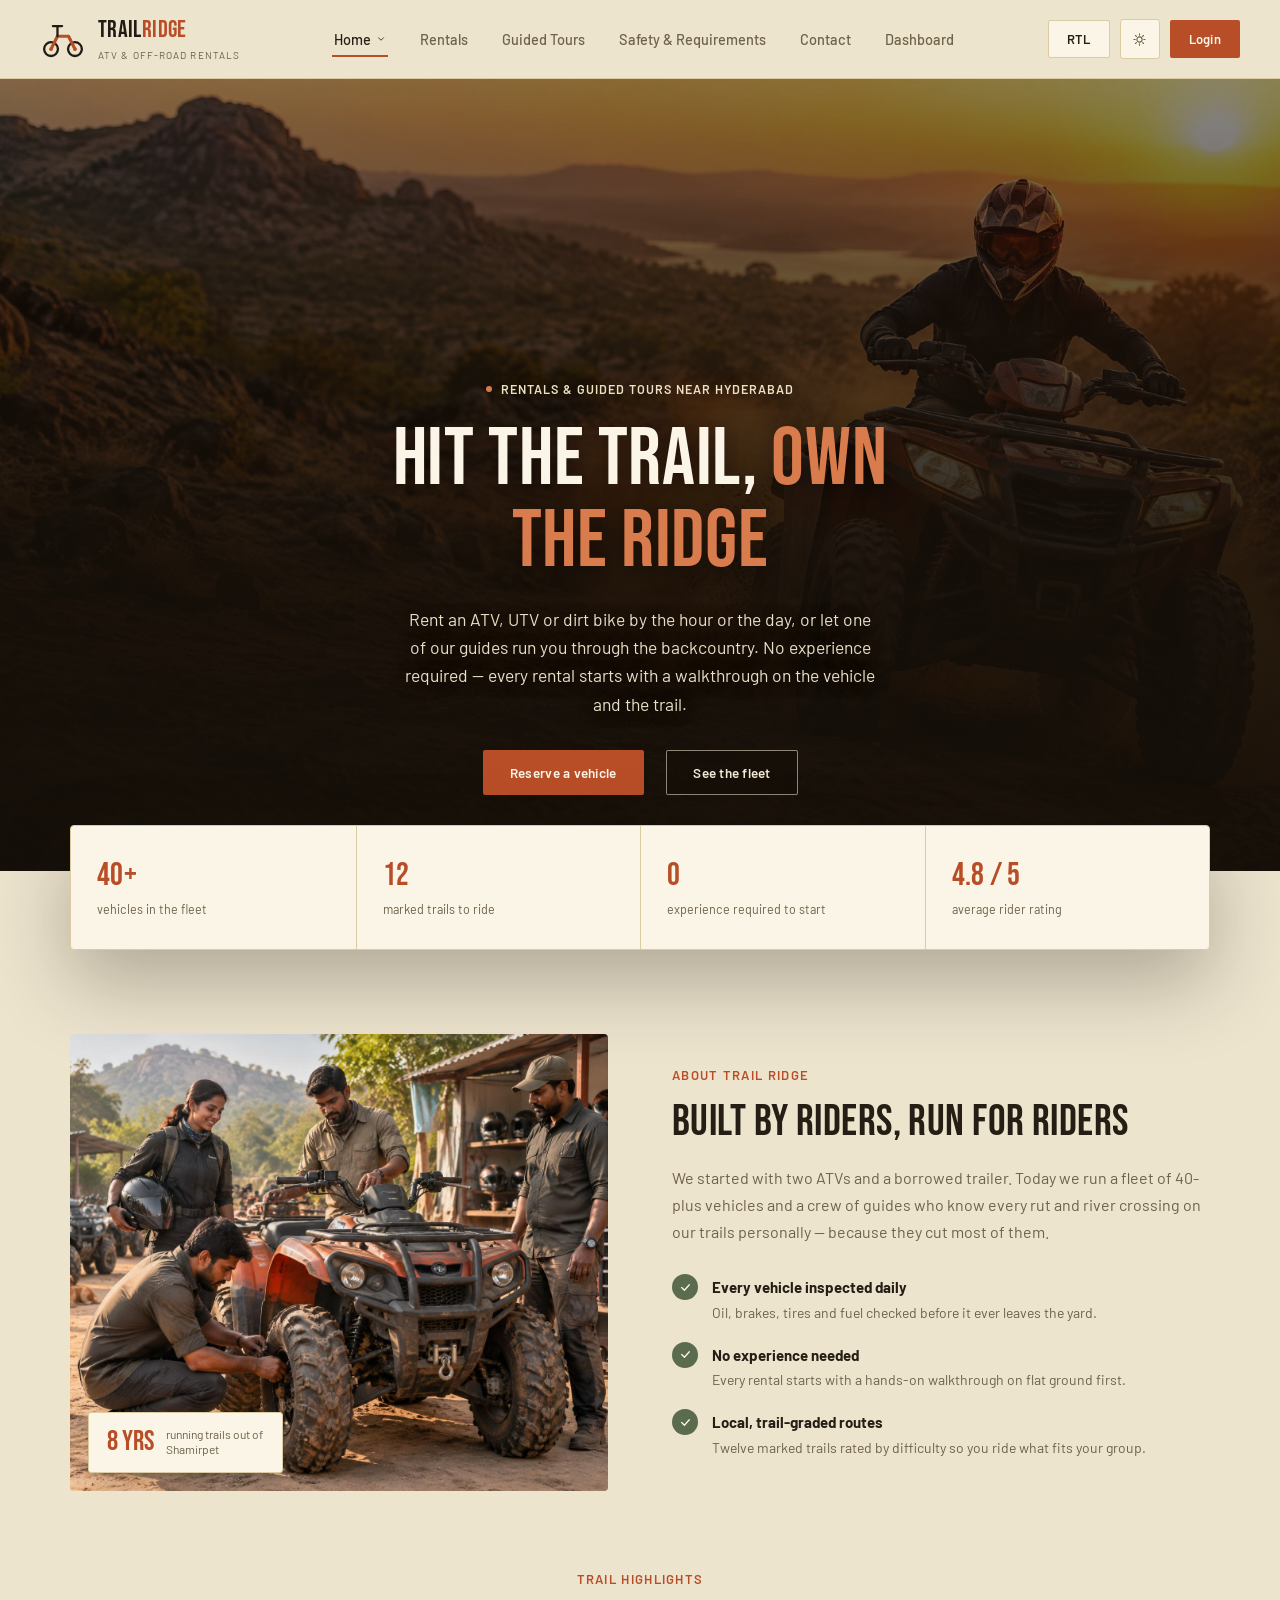
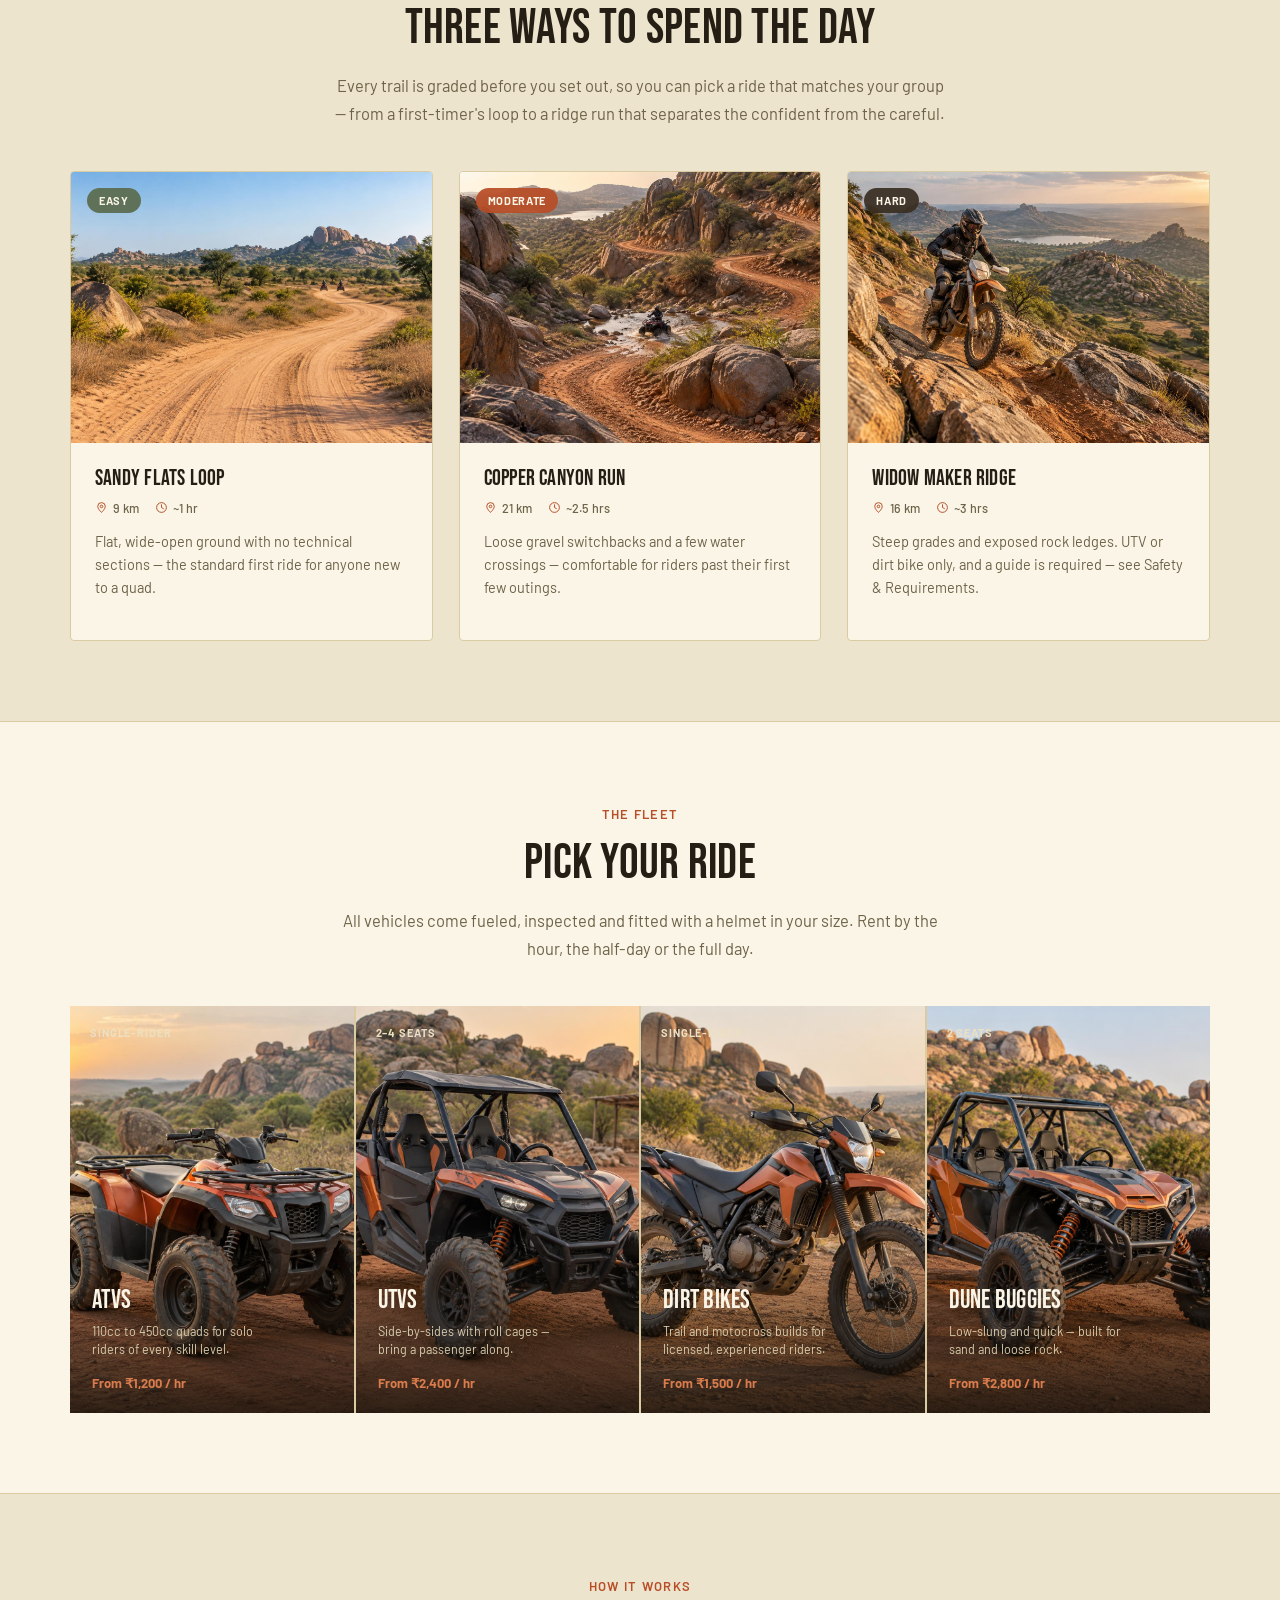
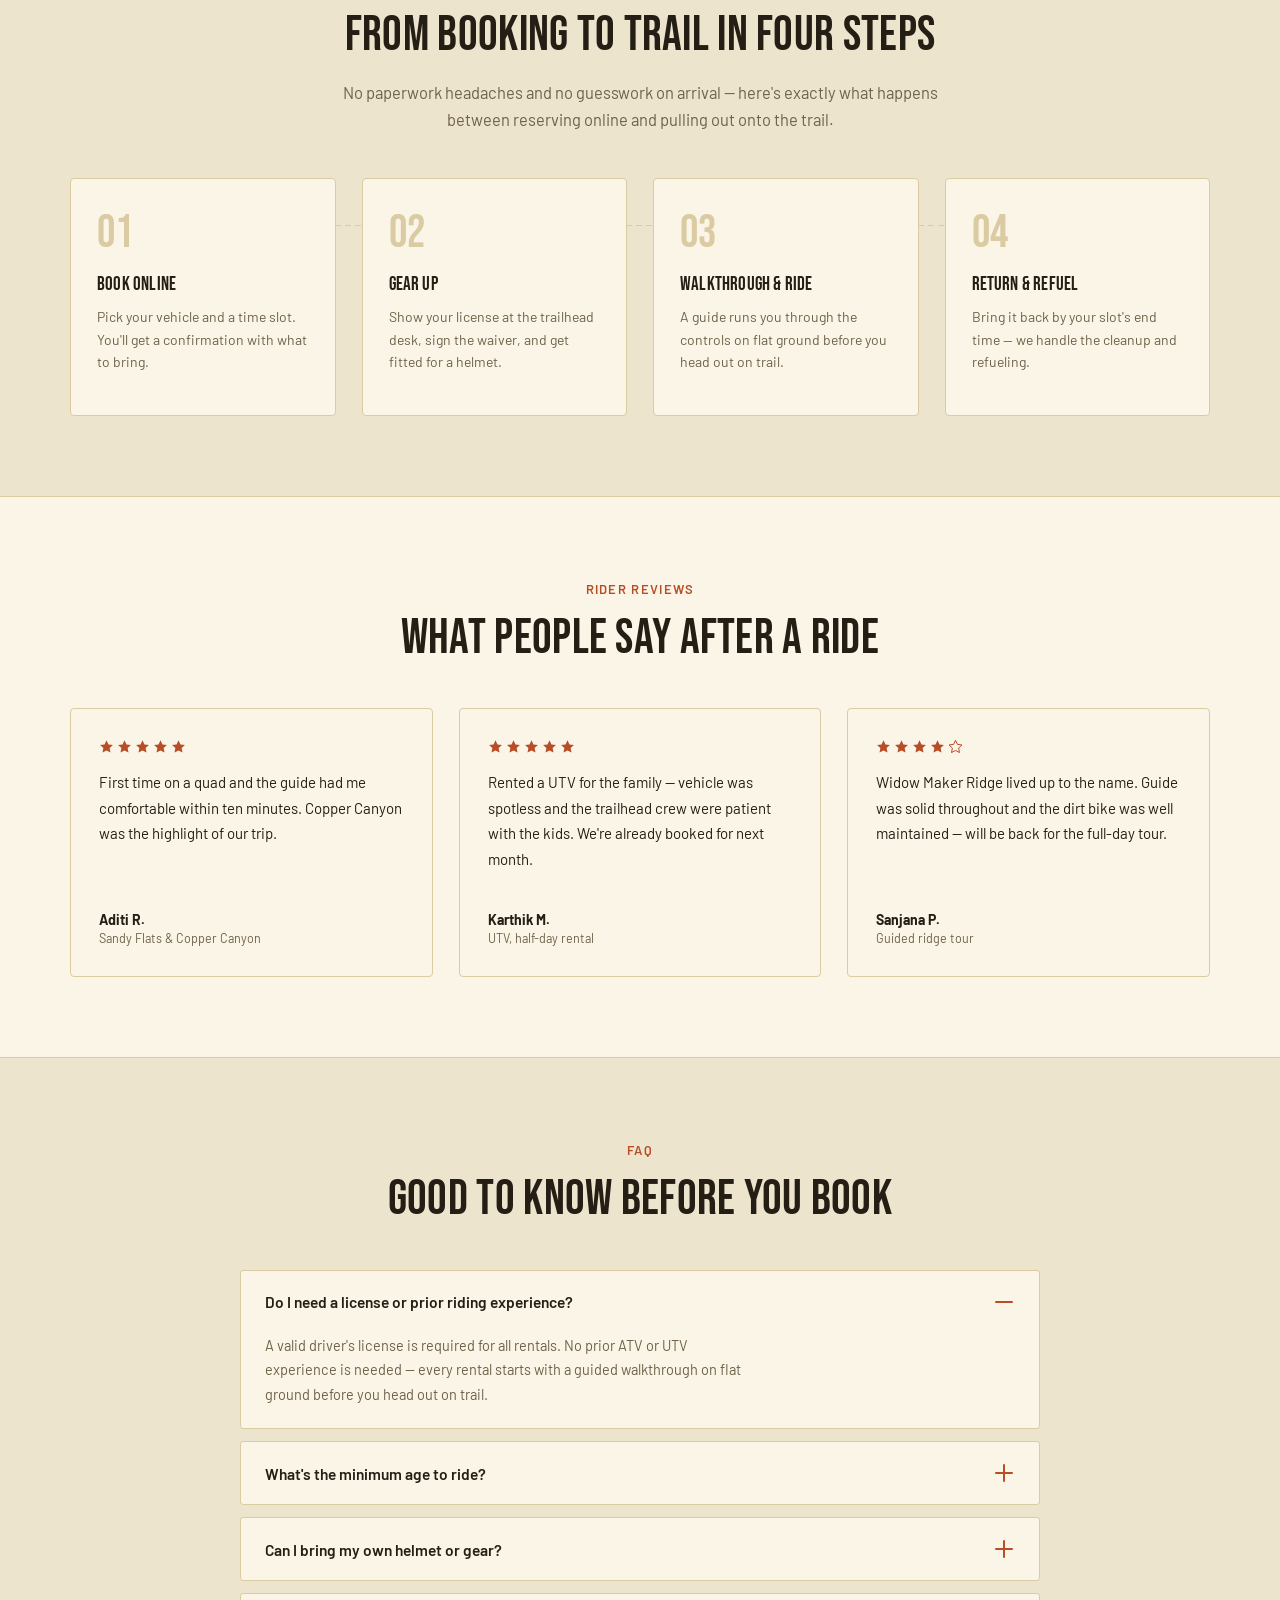
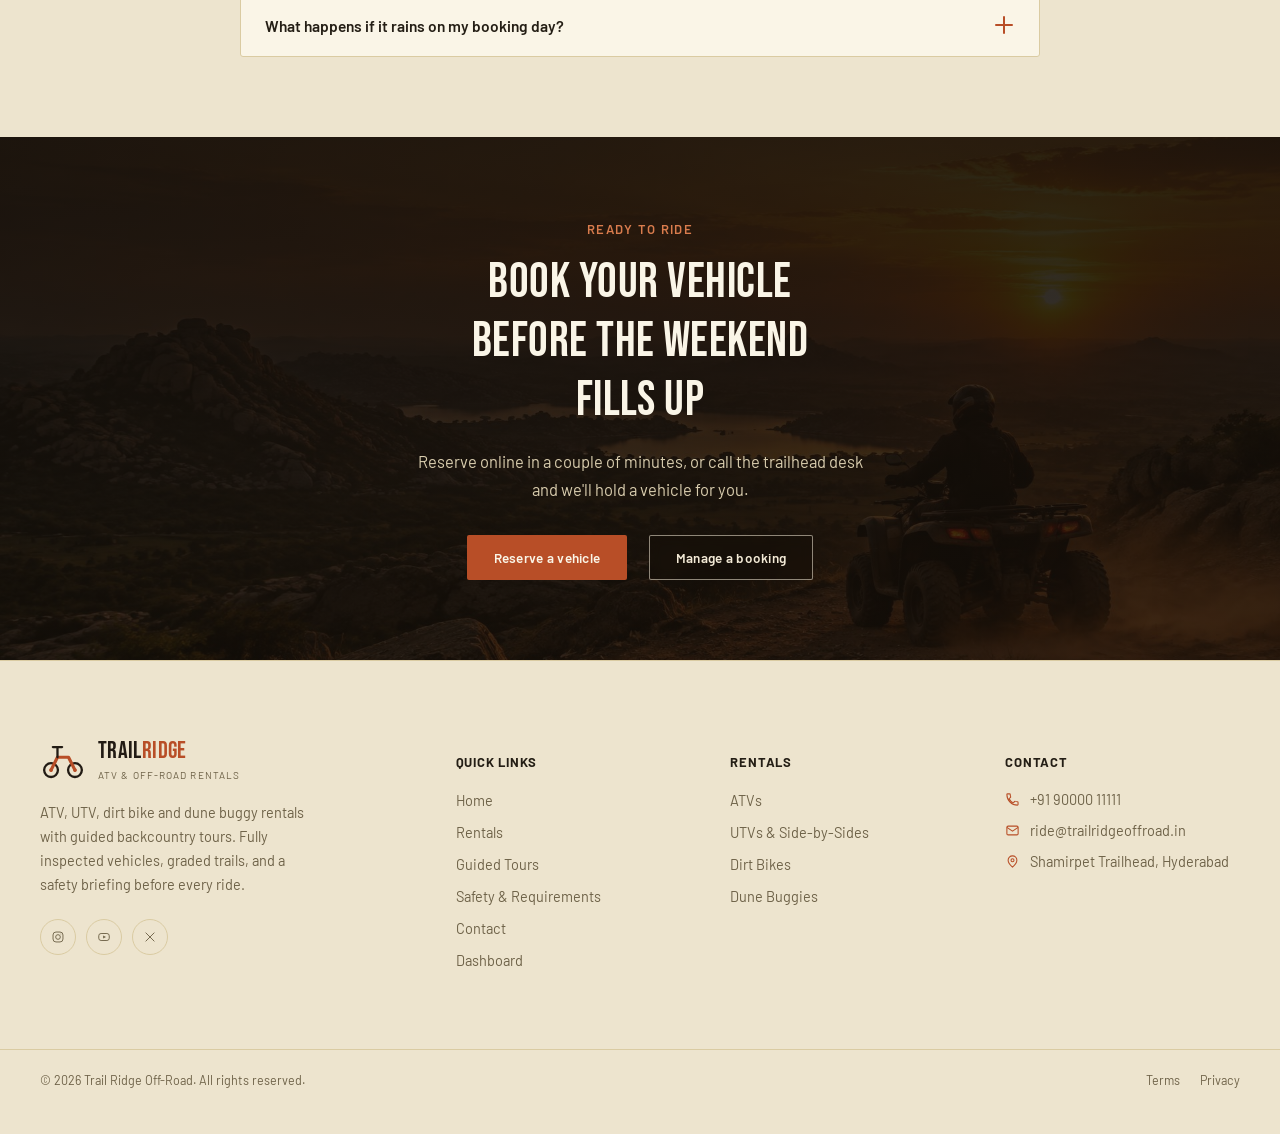
==== home/index.html @ f0a5109e "Add files via upload" ====
<!DOCTYPE html>
<html lang="en" dir="ltr" data-theme="light">
<head>
<meta charset="UTF-8">
<meta name="viewport" content="width=device-width, initial-scale=1.0">
<title>Trail Ridge Off-Road — ATV &amp; Off-Road Vehicle Rentals</title>
<meta name="description" content="ATV, UTV and dirt bike rentals plus guided backcountry tours. Gear up and hit the trail.">
<link rel="preconnect" href="https://fonts.googleapis.com">
<link rel="preconnect" href="https://fonts.gstatic.com" crossorigin>
<link href="https://fonts.googleapis.com/css2?family=Bebas+Neue&family=Barlow:wght@400;500;600;700;800&display=swap" rel="stylesheet">
<link rel="stylesheet" href="style.css">
<link rel="icon" href="data:image/svg+xml,%3Csvg xmlns='http://www.w3.org/2000/svg' viewBox='0 0 100 100'%3E%3Ccircle cx='24' cy='72' r='15' fill='none' stroke='%23221B14' stroke-width='5'/%3E%3Ccircle cx='24' cy='72' r='4' fill='%23B84E27'/%3E%3Ccircle cx='76' cy='72' r='15' fill='none' stroke='%23221B14' stroke-width='5'/%3E%3Ccircle cx='76' cy='72' r='4' fill='%23B84E27'/%3E%3Cpath d='M24 72 L38 44 L62 44 L76 72' stroke='%23B84E27' stroke-width='7' fill='none' stroke-linecap='round' stroke-linejoin='round'/%3E%3Cpath d='M38 44 L38 24' stroke='%23221B14' stroke-width='5' stroke-linecap='round'/%3E%3Cpath d='M28 22 L48 22' stroke='%23221B14' stroke-width='5' stroke-linecap='round'/%3E%3C/svg%3E">
</head>

<body>

<header class="site">
  <div class="wrap nav-row">

    <a href="index.html" class="brand">
      <span class="brand-mark" aria-hidden="true">
        <svg viewBox="0 0 100 100" fill="none">
          <circle cx="24" cy="72" r="15" fill="none" stroke="var(--logo-ink)" stroke-width="5"/>
          <circle cx="24" cy="72" r="4" fill="var(--logo-rust)"/>
          <circle cx="76" cy="72" r="15" fill="none" stroke="var(--logo-ink)" stroke-width="5"/>
          <circle cx="76" cy="72" r="4" fill="var(--logo-rust)"/>
          <path d="M24 72 L38 44 L62 44 L76 72" stroke="var(--logo-rust)" stroke-width="7" fill="none" stroke-linecap="round" stroke-linejoin="round"/>
          <path d="M38 44 L38 24" stroke="var(--logo-ink)" stroke-width="5" stroke-linecap="round"/>
          <path d="M28 22 L48 22" stroke="var(--logo-ink)" stroke-width="5" stroke-linecap="round"/>
        </svg>
      </span>

      <span class="brand-text">
        <span class="logo-word">TRAIL<em>RIDGE</em></span><br>
        <span class="brand-sub">ATV &amp; Off-Road Rentals</span>
      </span>
    </a>

    <nav class="primary">

      <div class="nav-item">
        <a href="index.html" class="active">
          Home
          <svg class="caret" viewBox="0 0 24 24" fill="none" stroke="currentColor" stroke-width="2">
            <path d="M6 9l6 6 6-6" stroke-linecap="round" stroke-linejoin="round"/>
          </svg>
        </a>

        <div class="dropdown">
          <a href="index.html">Home 1</a>
          <a href="../home2/home-2.html">Home 2</a>
        </div>
      </div>

      <a href="../rentals/rentals.html">Rentals</a>
      <a href="../tours/guided-tours.html">Guided Tours</a>
      <a href="../safety/safety-requirements.html">Safety &amp; Requirements</a>
      <a href="../contact/contact.html">Contact</a>
      <a href="../dashboard/dashboard.html">Dashboard</a>

    </nav>

    <div class="nav-actions">

      <button class="btn btn-outline btn-sm" id="dir-toggle" aria-label="Toggle text direction">
        RTL
      </button>

      <button class="icon-btn" id="theme-toggle" aria-label="Toggle dark mode">
        <svg class="sun" viewBox="0 0 24 24" fill="none" stroke="currentColor" stroke-width="1.7">
          <circle cx="12" cy="12" r="4.2"/>
          <path d="M12 3v2.2M12 18.8V21M21 12h-2.2M5.2 12H3M18.4 5.6l-1.5 1.5M7.1 16.9l-1.5 1.5M18.4 18.4l-1.5-1.5M7.1 7.1L5.6 5.6" stroke-linecap="round"/>
        </svg>

        <svg class="moon" viewBox="0 0 24 24" fill="none" stroke="currentColor" stroke-width="1.7">
          <path d="M20 14.5A8.5 8.5 0 1 1 9.5 4a7 7 0 0 0 10.5 10.5z" stroke-linejoin="round"/>
        </svg>
      </button>

      <a href="../login/login.html" class="btn btn-primary btn-sm desktop-only">
        Login
      </a>

      <button class="menu-toggle" id="menu-toggle" aria-label="Open menu">
        <svg viewBox="0 0 24 24" fill="none" stroke="currentColor" stroke-width="1.6">
          <path d="M3 6h18M3 12h18M3 18h18" stroke-linecap="round"/>
        </svg>
      </button>

    </div>
  </div>

  <div class="mobile-panel" id="mobile-panel">

    <details class="mobile-dropdown">
      <summary>Home</summary>
      <a href="index.html">Home 1</a>
      <a href="../home2/home-2.html">Home 2</a>
    </details>

    <a href="../rentals/rentals.html">Rentals</a>
    <a href="../tours/guided-tours.html">Guided Tours</a>
    <a href="../safety/safety-requirements.html">Safety &amp; Requirements</a>
    <a href="../contact/contact.html">Contact</a>
    <a href="../dashboard/dashboard.html">Dashboard</a>

    <a href="../login/login.html" class="btn btn-primary mobile-login-btn">
      Login
    </a>

  </div>
</header>


<section class="hero" id="top">

  <div class="hero-frame">

    <img src="images/blackridge-hero.jpg" alt="ATV kicking up dust on a desert trail at sunset">

    <div class="hero-copy">
      <div class="wrap">

        <p class="eyebrow-note">
          <span class="dot"></span>
          Rentals &amp; guided tours near Hyderabad
        </p>

        <h1>Hit the trail, <em>own the ridge</em></h1>

        <p class="lead">
          Rent an ATV, UTV or dirt bike by the hour or the day, or let one of our guides run you through the backcountry. No experience required — every rental starts with a walkthrough on the vehicle and the trail.
        </p>

        <div class="hero-ctas">
          <a href="../contact/contact.html" class="btn btn-primary">
            Reserve a vehicle
          </a>

          <a href="../rentals/rentals.html" class="btn btn-ghost">
            See the fleet
          </a>
        </div>

      </div>
    </div>

  </div>

  <div class="stats-float-wrap wrap">
    <div class="stats-float">

      <div class="stat">
        <div class="num">40+</div>
        <div class="lbl">vehicles in the fleet</div>
      </div>

      <div class="stat">
        <div class="num">12</div>
        <div class="lbl">marked trails to ride</div>
      </div>

      <div class="stat">
        <div class="num">0</div>
        <div class="lbl">experience required to start</div>
      </div>

      <div class="stat">
        <div class="num">4.8 / 5</div>
        <div class="lbl">average rider rating</div>
      </div>

    </div>
  </div>

</section>


<section class="section" id="about">

  <div class="wrap about-grid">

    <div class="about-photo">

      <img src="images/blackridge-about.jpg" alt="Trail Ridge crew inspecting an ATV before a ride">

      <div class="about-photo-badge">
        <span class="num">8 yrs</span>
        <span class="lbl">running trails out of Shamirpet</span>
      </div>

    </div>

    <div class="about-copy">

      <span class="eyebrow">About Trail Ridge</span>

      <h2>Built by riders, run for riders</h2>

      <p>
        We started with two ATVs and a borrowed trailer. Today we run a fleet of 40-plus vehicles and a crew of guides who know every rut and river crossing on our trails personally — because they cut most of them.
      </p>

      <ul class="about-list">

        <li>
          <span class="check">
            <svg viewBox="0 0 24 24" fill="none" stroke="currentColor" stroke-width="2.4">
              <path d="M5 12l5 5L19 7" stroke-linecap="round" stroke-linejoin="round"/>
            </svg>
          </span>

          <span>
            <strong>Every vehicle inspected daily</strong>
            <span>Oil, brakes, tires and fuel checked before it ever leaves the yard.</span>
          </span>
        </li>

        <li>
          <span class="check">
            <svg viewBox="0 0 24 24" fill="none" stroke="currentColor" stroke-width="2.4">
              <path d="M5 12l5 5L19 7" stroke-linecap="round" stroke-linejoin="round"/>
            </svg>
          </span>

          <span>
            <strong>No experience needed</strong>
            <span>Every rental starts with a hands-on walkthrough on flat ground first.</span>
          </span>
        </li>

        <li>
          <span class="check">
            <svg viewBox="0 0 24 24" fill="none" stroke="currentColor" stroke-width="2.4">
              <path d="M5 12l5 5L19 7" stroke-linecap="round" stroke-linejoin="round"/>
            </svg>
          </span>

          <span>
            <strong>Local, trail-graded routes</strong>
            <span>Twelve marked trails rated by difficulty so you ride what fits your group.</span>
          </span>
        </li>

      </ul>

    </div>

  </div>

</section>


<section class="section" id="trails" style="padding-top:0;">

  <div class="wrap">

    <div class="section-head center">

      <span class="eyebrow">Trail highlights</span>

      <h2>Three ways to spend the day</h2>

      <p>
        Every trail is graded before you set out, so you can pick a ride that matches your group — from a first-timer's loop to a ridge run that separates the confident from the careful.
      </p>

    </div>

    <div class="trail-grid">

      <div class="trail-card">

        <div class="trail-photo">
          <img src="images/blackridge-trail-sandy-flats.jpg" alt="Wide sandy trail through open scrubland">
          <span class="difficulty easy">Easy</span>
        </div>

        <div class="trail-body">

          <h3>Sandy Flats Loop</h3>

          <div class="trail-meta">

            <span>
              <svg viewBox="0 0 24 24" fill="none" stroke="currentColor" stroke-width="1.8">
                <path d="M12 21s-7-6.1-7-11a7 7 0 0114 0c0 4.9-7 11-7 11z"/>
                <circle cx="12" cy="10" r="2.4"/>
              </svg>
              9 km
            </span>

            <span>
              <svg viewBox="0 0 24 24" fill="none" stroke="currentColor" stroke-width="1.8">
                <circle cx="12" cy="12" r="9"/>
                <path d="M12 7v5l3.5 2" stroke-linecap="round"/>
              </svg>
              ~1 hr
            </span>

          </div>

          <p>
            Flat, wide-open ground with no technical sections — the standard first ride for anyone new to a quad.
          </p>

        </div>

      </div>


      <div class="trail-card">

        <div class="trail-photo">
          <img src="images/blackridge-trail-copper-canyon.jpg" alt="Rocky canyon trail with switchbacks">
          <span class="difficulty moderate">Moderate</span>
        </div>

        <div class="trail-body">

          <h3>Copper Canyon Run</h3>

          <div class="trail-meta">

            <span>
              <svg viewBox="0 0 24 24" fill="none" stroke="currentColor" stroke-width="1.8">
                <path d="M12 21s-7-6.1-7-11a7 7 0 0114 0c0 4.9-7 11-7 11z"/>
                <circle cx="12" cy="10" r="2.4"/>
              </svg>
              21 km
            </span>

            <span>
              <svg viewBox="0 0 24 24" fill="none" stroke="currentColor" stroke-width="1.8">
                <circle cx="12" cy="12" r="9"/>
                <path d="M12 7v5l3.5 2" stroke-linecap="round"/>
              </svg>
              ~2.5 hrs
            </span>

          </div>

          <p>
            Loose gravel switchbacks and a few water crossings — comfortable for riders past their first few outings.
          </p>

        </div>

      </div>


      <div class="trail-card">

        <div class="trail-photo">
          <img src="images/blackridge-trail-widow-maker.jpg" alt="Steep rocky ridge trail at high elevation">
          <span class="difficulty hard">Hard</span>
        </div>

        <div class="trail-body">

          <h3>Widow Maker Ridge</h3>

          <div class="trail-meta">

            <span>
              <svg viewBox="0 0 24 24" fill="none" stroke="currentColor" stroke-width="1.8">
                <path d="M12 21s-7-6.1-7-11a7 7 0 0114 0c0 4.9-7 11-7 11z"/>
                <circle cx="12" cy="10" r="2.4"/>
              </svg>
              16 km
            </span>

            <span>
              <svg viewBox="0 0 24 24" fill="none" stroke="currentColor" stroke-width="1.8">
                <circle cx="12" cy="12" r="9"/>
                <path d="M12 7v5l3.5 2" stroke-linecap="round"/>
              </svg>
              ~3 hrs
            </span>

          </div>

          <p>
            Steep grades and exposed rock ledges. UTV or dirt bike only, and a guide is required — see Safety &amp; Requirements.
          </p>

        </div>

      </div>

    </div>

  </div>

</section>


<section class="section" id="fleet" style="background:var(--surface); border-top:1px solid var(--border); border-bottom:1px solid var(--border);">

  <div class="wrap">

    <div class="section-head center">

      <span class="eyebrow">The fleet</span>

      <h2>Pick your ride</h2>

      <p>
        All vehicles come fueled, inspected and fitted with a helmet in your size. Rent by the hour, the half-day or the full day.
      </p>

    </div>

    <div class="fleet-grid">

      <a href="../rentals/rentals.html#atvs" class="fleet-card">
        <img src="images/blackridge-fleet-atv.jpg" alt="Single-rider ATV quad bike">

        <span class="fleet-tag">Single-rider</span>

        <span class="fleet-name">
          <h3>ATVs</h3>
          <p>110cc to 450cc quads for solo riders of every skill level.</p>
          <span class="price">From ₹1,200 / hr</span>
        </span>
      </a>


      <a href="../rentals/rentals.html#utvs" class="fleet-card">
        <img src="images/blackridge-fleet-utv.jpg" alt="Two-seat side-by-side UTV">

        <span class="fleet-tag">2–4 seats</span>

        <span class="fleet-name">
          <h3>UTVs</h3>
          <p>Side-by-sides with roll cages — bring a passenger along.</p>
          <span class="price">From ₹2,400 / hr</span>
        </span>
      </a>


      <a href="../rentals/rentals.html#dirt-bikes" class="fleet-card">
        <img src="images/blackridge-fleet-dirtbike.jpg" alt="Off-road dirt bike">

        <span class="fleet-tag">Single-rider</span>

        <span class="fleet-name">
          <h3>Dirt Bikes</h3>
          <p>Trail and motocross builds for licensed, experienced riders.</p>
          <span class="price">From ₹1,500 / hr</span>
        </span>
      </a>


      <a href="../rentals/rentals.html#dune-buggies" class="fleet-card">
        <img src="images/blackridge-fleet-buggy.jpg" alt="Off-road dune buggy">

        <span class="fleet-tag">2 seats</span>

        <span class="fleet-name">
          <h3>Dune Buggies</h3>
          <p>Low-slung and quick — built for sand and loose rock.</p>
          <span class="price">From ₹2,800 / hr</span>
        </span>
      </a>

    </div>

  </div>

</section>


<section class="section" id="how-it-works">

  <div class="wrap">

    <div class="section-head center">

      <span class="eyebrow">How it works</span>

      <h2>From booking to trail in four steps</h2>

      <p>
        No paperwork headaches and no guesswork on arrival — here's exactly what happens between reserving online and pulling out onto the trail.
      </p>

    </div>

    <div class="steps-grid">

      <div class="step-card">
        <div class="step-num">01</div>
        <h3>Book online</h3>
        <p>Pick your vehicle and a time slot. You'll get a confirmation with what to bring.</p>
      </div>

      <div class="step-card">
        <div class="step-num">02</div>
        <h3>Gear up</h3>
        <p>Show your license at the trailhead desk, sign the waiver, and get fitted for a helmet.</p>
      </div>

      <div class="step-card">
        <div class="step-num">03</div>
        <h3>Walkthrough &amp; ride</h3>
        <p>A guide runs you through the controls on flat ground before you head out on trail.</p>
      </div>

      <div class="step-card">
        <div class="step-num">04</div>
        <h3>Return &amp; refuel</h3>
        <p>Bring it back by your slot's end time — we handle the cleanup and refueling.</p>
      </div>

    </div>

  </div>

</section>


<section class="section" id="reviews" style="background:var(--surface); border-top:1px solid var(--border); border-bottom:1px solid var(--border);">

  <div class="wrap">

    <div class="section-head center">
      <span class="eyebrow">Rider reviews</span>
      <h2>What people say after a ride</h2>
    </div>

    <div class="testimonial-grid">

      <div class="testimonial-card">

        <div class="testimonial-stars">
          <svg viewBox="0 0 24 24" fill="currentColor"><path d="M12 2l3.1 6.6 7.2.9-5.3 5 1.4 7.2L12 18.3 5.6 21.7 7 14.5l-5.3-5 7.2-.9z"/></svg>
          <svg viewBox="0 0 24 24" fill="currentColor"><path d="M12 2l3.1 6.6 7.2.9-5.3 5 1.4 7.2L12 18.3 5.6 21.7 7 14.5l-5.3-5 7.2-.9z"/></svg>
          <svg viewBox="0 0 24 24" fill="currentColor"><path d="M12 2l3.1 6.6 7.2.9-5.3 5 1.4 7.2L12 18.3 5.6 21.7 7 14.5l-5.3-5 7.2-.9z"/></svg>
          <svg viewBox="0 0 24 24" fill="currentColor"><path d="M12 2l3.1 6.6 7.2.9-5.3 5 1.4 7.2L12 18.3 5.6 21.7 7 14.5l-5.3-5 7.2-.9z"/></svg>
          <svg viewBox="0 0 24 24" fill="currentColor"><path d="M12 2l3.1 6.6 7.2.9-5.3 5 1.4 7.2L12 18.3 5.6 21.7 7 14.5l-5.3-5 7.2-.9z"/></svg>
        </div>

        <p class="quote">
          First time on a quad and the guide had me comfortable within ten minutes. Copper Canyon was the highlight of our trip.
        </p>

        <div class="testimonial-who">
          <span>
            <strong>Aditi R.</strong>
            <span>Sandy Flats &amp; Copper Canyon</span>
          </span>
        </div>

      </div>


      <div class="testimonial-card">

        <div class="testimonial-stars">
          <svg viewBox="0 0 24 24" fill="currentColor"><path d="M12 2l3.1 6.6 7.2.9-5.3 5 1.4 7.2L12 18.3 5.6 21.7 7 14.5l-5.3-5 7.2-.9z"/></svg>
          <svg viewBox="0 0 24 24" fill="currentColor"><path d="M12 2l3.1 6.6 7.2.9-5.3 5 1.4 7.2L12 18.3 5.6 21.7 7 14.5l-5.3-5 7.2-.9z"/></svg>
          <svg viewBox="0 0 24 24" fill="currentColor"><path d="M12 2l3.1 6.6 7.2.9-5.3 5 1.4 7.2L12 18.3 5.6 21.7 7 14.5l-5.3-5 7.2-.9z"/></svg>
          <svg viewBox="0 0 24 24" fill="currentColor"><path d="M12 2l3.1 6.6 7.2.9-5.3 5 1.4 7.2L12 18.3 5.6 21.7 7 14.5l-5.3-5 7.2-.9z"/></svg>
          <svg viewBox="0 0 24 24" fill="currentColor"><path d="M12 2l3.1 6.6 7.2.9-5.3 5 1.4 7.2L12 18.3 5.6 21.7 7 14.5l-5.3-5 7.2-.9z"/></svg>
        </div>

        <p class="quote">
          Rented a UTV for the family — vehicle was spotless and the trailhead crew were patient with the kids. We're already booked for next month.
        </p>

        <div class="testimonial-who">
          <span>
            <strong>Karthik M.</strong>
            <span>UTV, half-day rental</span>
          </span>
        </div>

      </div>


      <div class="testimonial-card">

        <div class="testimonial-stars">
          <svg viewBox="0 0 24 24" fill="currentColor"><path d="M12 2l3.1 6.6 7.2.9-5.3 5 1.4 7.2L12 18.3 5.6 21.7 7 14.5l-5.3-5 7.2-.9z"/></svg>
          <svg viewBox="0 0 24 24" fill="currentColor"><path d="M12 2l3.1 6.6 7.2.9-5.3 5 1.4 7.2L12 18.3 5.6 21.7 7 14.5l-5.3-5 7.2-.9z"/></svg>
          <svg viewBox="0 0 24 24" fill="currentColor"><path d="M12 2l3.1 6.6 7.2.9-5.3 5 1.4 7.2L12 18.3 5.6 21.7 7 14.5l-5.3-5 7.2-.9z"/></svg>
          <svg viewBox="0 0 24 24" fill="currentColor"><path d="M12 2l3.1 6.6 7.2.9-5.3 5 1.4 7.2L12 18.3 5.6 21.7 7 14.5l-5.3-5 7.2-.9z"/></svg>
          <svg viewBox="0 0 24 24" fill="none" stroke="currentColor" stroke-width="1.6"><path d="M12 2l3.1 6.6 7.2.9-5.3 5 1.4 7.2L12 18.3 5.6 21.7 7 14.5l-5.3-5 7.2-.9z"/></svg>
        </div>

        <p class="quote">
          Widow Maker Ridge lived up to the name. Guide was solid throughout and the dirt bike was well maintained — will be back for the full-day tour.
        </p>

        <div class="testimonial-who">
          <span>
            <strong>Sanjana P.</strong>
            <span>Guided ridge tour</span>
          </span>
        </div>

      </div>

    </div>

  </div>

</section>


<section class="section" id="faq">

  <div class="wrap">

    <div class="section-head center">
      <span class="eyebrow">FAQ</span>
      <h2>Good to know before you book</h2>
    </div>

    <div class="faq-list">

      <details class="faq-item" open>
        <summary>
          Do I need a license or prior riding experience?
          <span class="plus"></span>
        </summary>
        <div class="faq-body">
          A valid driver's license is required for all rentals. No prior ATV or UTV experience is needed — every rental starts with a guided walkthrough on flat ground before you head out on trail.
        </div>
      </details>

      <details class="faq-item">
        <summary>
          What's the minimum age to ride?
          <span class="plus"></span>
        </summary>
        <div class="faq-body">
          Riders must be 18 or older to rent a vehicle solo. Younger riders can ride as a passenger on a UTV with a parent or guardian. Full details are on our Safety &amp; Requirements page.
        </div>
      </details>

      <details class="faq-item">
        <summary>
          Can I bring my own helmet or gear?
          <span class="plus"></span>
        </summary>
        <div class="faq-body">
          Yes — you're welcome to bring your own DOT-approved helmet and riding gear. If not, we provide a helmet, goggles and gloves in your size at no extra cost.
        </div>
      </details>

      <details class="faq-item">
        <summary>
          What happens if it rains on my booking day?
          <span class="plus"></span>
        </summary>
        <div class="faq-body">
          We'll call you the morning of your slot if trail conditions are unsafe and help you reschedule free of charge — no cancellation fee for weather.
        </div>
      </details>

    </div>

  </div>

</section>


<section class="section trial-section" id="trial" style="position:relative; overflow:hidden;">

  <div class="bg-photo" style="position:absolute; inset:0;">
    <img src="images/blackridge-cta.jpg" alt="Rider silhouetted against a dusty sunset trail" style="width:100%; height:100%; object-fit:cover;">
  </div>

  <div style="position:absolute; inset:0; background:linear-gradient(180deg, rgba(20,15,9,.90) 0%, rgba(20,15,9,.80) 100%);"></div>

  <div class="wrap" style="position:relative; z-index:1; text-align:center;">

    <span class="eyebrow" style="color:var(--rust-soft); display:block; font-size:13px; font-weight:600; letter-spacing:.1em; text-transform:uppercase; margin-bottom:16px;">
      Ready to ride
    </span>

    <h2 style="font-size:clamp(30px,3.8vw,50px); color:#FAF5E7; max-width:20ch; margin:0 auto;">
      Book your vehicle before the weekend fills up
    </h2>

    <p style="margin:18px auto 0; max-width:52ch; font-size:16.5px; color:#D9CDAE; line-height:1.65;">
      Reserve online in a couple of minutes, or call the trailhead desk and we'll hold a vehicle for you.
    </p>

    <div class="hero-ctas" style="margin-top:32px;">
      <a href="../contact/contact.html" class="btn btn-primary">
        Reserve a vehicle
      </a>

      <a href="../login/login.html" class="btn btn-ghost">
        Manage a booking
      </a>
    </div>

  </div>

</section>


<footer class="site">

  <div class="wrap footer-grid">

    <div class="footer-brand">

      <a href="index.html" class="brand">

        <span class="brand-mark" aria-hidden="true">
          <svg viewBox="0 0 100 100" fill="none">
            <circle cx="24" cy="72" r="15" fill="none" stroke="var(--logo-ink)" stroke-width="5"/>
            <circle cx="24" cy="72" r="4" fill="var(--logo-rust)"/>
            <circle cx="76" cy="72" r="15" fill="none" stroke="var(--logo-ink)" stroke-width="5"/>
            <circle cx="76" cy="72" r="4" fill="var(--logo-rust)"/>
            <path d="M24 72 L38 44 L62 44 L76 72" stroke="var(--logo-rust)" stroke-width="7" fill="none" stroke-linecap="round" stroke-linejoin="round"/>
            <path d="M38 44 L38 24" stroke="var(--logo-ink)" stroke-width="5" stroke-linecap="round"/>
            <path d="M28 22 L48 22" stroke="var(--logo-ink)" stroke-width="5" stroke-linecap="round"/>
          </svg>
        </span>

        <span class="brand-text">
          <span class="logo-word">TRAIL<em>RIDGE</em></span><br>
          <span class="brand-sub">ATV &amp; Off-Road Rentals</span>
        </span>

      </a>

      <p class="footer-desc" style="margin-top:18px;">
        ATV, UTV, dirt bike and dune buggy rentals with guided backcountry tours. Fully inspected vehicles, graded trails, and a safety briefing before every ride.
      </p>

      <div class="socials">

        <a href="#" aria-label="Instagram">
          <svg viewBox="0 0 24 24" fill="none" stroke="currentColor" stroke-width="1.6">
            <rect x="3.5" y="3.5" width="17" height="17" rx="5"/>
            <circle cx="12" cy="12" r="4"/>
            <circle cx="17" cy="7" r="0.8" fill="currentColor" stroke="none"/>
          </svg>
        </a>

        <a href="#" aria-label="YouTube">
          <svg viewBox="0 0 24 24" fill="none" stroke="currentColor" stroke-width="1.6">
            <rect x="3" y="6" width="18" height="12" rx="4"/>
            <path d="M10.5 9.5l5 2.5-5 2.5z" fill="currentColor" stroke="none"/>
          </svg>
        </a>

        <a href="#" aria-label="X">
          <svg viewBox="0 0 24 24" fill="none" stroke="currentColor" stroke-width="1.6">
            <path d="M5 5l14 14M19 5L5 19" stroke-linecap="round"/>
          </svg>
        </a>

      </div>

    </div>


    <div class="footer-col">

      <h4>Quick links</h4>

      <ul>
        <li><a href="index.html">Home</a></li>
        <li><a href="../rentals/rentals.html">Rentals</a></li>
        <li><a href="../tours/guided-tours.html">Guided Tours</a></li>
        <li><a href="../safety/safety-requirements.html">Safety &amp; Requirements</a></li>
        <li><a href="../contact/contact.html">Contact</a></li>
        <li><a href="../dashboard/dashboard.html">Dashboard</a></li>
      </ul>

    </div>


    <div class="footer-col">

      <h4>Rentals</h4>

      <ul>
        <li><a href="../rentals/rentals.html#atvs">ATVs</a></li>
        <li><a href="../rentals/rentals.html#utvs">UTVs &amp; Side-by-Sides</a></li>
        <li><a href="../rentals/rentals.html#dirt-bikes">Dirt Bikes</a></li>
        <li><a href="../rentals/rentals.html#dune-buggies">Dune Buggies</a></li>
      </ul>

    </div>


    <div class="footer-col">

      <h4>Contact</h4>

      <ul>

        <li class="contact-line">
          <svg viewBox="0 0 24 24" fill="none" stroke="currentColor" stroke-width="1.7">
            <path d="M6.6 10.8c1.4 2.8 3.8 5.2 6.6 6.6l2.2-2.2c.3-.3.7-.4 1-.2 1.1.4 2.3.6 3.5.6.6 0 1 .4 1 1V20c0 .6-.4 1-1 1C10.6 21 3 13.4 3 4c0-.6.4-1 1-1h3.4c.6 0 1 .4 1 1 0 1.2.2 2.4.6 3.5.1.4 0 .8-.2 1z"/>
          </svg>
          +91 90000 11111
        </li>

        <li class="contact-line">
          <svg viewBox="0 0 24 24" fill="none" stroke="currentColor" stroke-width="1.7">
            <rect x="3" y="5" width="18" height="14" rx="2"/>
            <path d="M3 7l9 6 9-6"/>
          </svg>
          ride@trailridgeoffroad.in
        </li>

        <li class="contact-line">
          <svg viewBox="0 0 24 24" fill="none" stroke="currentColor" stroke-width="1.7">
            <path d="M12 21s-7-6.1-7-11a7 7 0 0114 0c0 4.9-7 11-7 11z"/>
            <circle cx="12" cy="10" r="2.4"/>
          </svg>
          Shamirpet Trailhead, Hyderabad
        </li>

      </ul>

    </div>

  </div>


  <div class="wrap footer-bottom">

    <span>
      © 2026 Trail Ridge Off-Road. All rights reserved.
    </span>

    <div class="footer-bottom-links">
      <a href="../additional-pages/terms.html">Terms</a>
      <a href="../additional-pages/privacy.html">Privacy</a>
    </div>

  </div>

</footer>


<script src="script.js"></script>

</body>
</html>
---- home/style.css ----
:root{
  --ink: #221B14;
  --ink-hover: #3A2E22;
  --ink-contrast: #F3EAD6;

  --rust: #B84E27;
  --rust-soft: #D97C4D;
  --rust-hover: #9A3F1E;

  --moss: #5B6B4E;
  --moss-soft: #8B9A79;

  --bg: #EDE4CE;
  --surface: #FAF5E7;
  --border: #DACBA2;
  --text: #241E15;
  --text-soft: #6E6248;

  --logo-ink: #221B14;
  --logo-rust: #B84E27;

  --radius: 3px;
  --radius-lg: 4px;
  --shadow: 0 20px 50px rgba(34,27,20,.22);
  --shadow-lg: 0 32px 80px rgba(34,27,20,.30);
}

html[data-theme="dark"]{
  --ink: #EDE0C2;
  --ink-hover: #F3EAD6;
  --ink-contrast: #191410;

  --rust: #E07C43;
  --rust-soft: #F0A374;
  --rust-hover: #EDA070;

  --moss: #93A67E;
  --moss-soft: #B4C39E;

  --logo-ink: #EDE0C2;
  --logo-rust: #E07C43;

  --bg: #17130E;
  --surface: #211A13;
  --border: #382C1E;
  --text: #F1E6CD;
  --text-soft: #B4A688;

  --shadow: 0 20px 50px rgba(0,0,0,.55);
  --shadow-lg: 0 32px 80px rgba(0,0,0,.65);
}

*{ box-sizing: border-box; }
html{ scroll-behavior: smooth; }
body{
  margin:0; background: var(--bg); color: var(--text);
  font-family: 'Barlow', sans-serif; -webkit-font-smoothing: antialiased;
  transition: background .25s ease, color .25s ease;
}
h1,h2,h3, .logo-word{ font-family: 'Bebas Neue', sans-serif; font-weight: 400; margin: 0; letter-spacing: 0.01em; }
a{ color: inherit; text-decoration: none; }
ul{ list-style:none; margin:0; padding:0; }
img{ max-width:100%; display:block; }
button{ font-family: inherit; cursor:pointer; }
.wrap{ max-width: 1220px; margin: 0 auto; padding: 0 40px; }
a:focus-visible, button:focus-visible, input:focus-visible, select:focus-visible{
  outline: 2px solid var(--rust); outline-offset: 3px;
}
@media (prefers-reduced-motion: reduce){ *{ animation: none !important; transition: none !important; } }


.trail-rule{ height: 1px; background-image: linear-gradient(90deg, var(--border) 0 10px, transparent 10px 16px); background-size: 16px 1px; background-repeat: repeat-x; }



header.site{ background: var(--bg); border-bottom: 1px solid var(--border); position: sticky; top: 0; z-index: 50; }
header.site .wrap, footer.site .wrap{ max-width: 1320px; }
.nav-row{ display:flex; align-items:center; justify-content:space-between; height: 78px; gap: 36px; }
.brand{ display:flex; align-items:center; gap: 12px; flex: none; }
.brand-mark{ width: 46px; height:46px; flex: none; display:flex; align-items:center; justify-content:center; }
.brand-mark svg{ width:100%; height:100%; }
.brand-text{ line-height:1.15; white-space: nowrap; }
.logo-word{ font-size: 24px; letter-spacing: .015em; color: var(--logo-ink); white-space: nowrap; }
.logo-word em{ font-style: normal; color: var(--logo-rust); }
.brand-sub{ font-size: 10px; color: var(--text-soft); letter-spacing: 0.11em; text-transform: uppercase; white-space: nowrap; }

nav.primary{ display:flex; align-items:center; justify-content:center; gap: 30px; flex: 1 1 auto; min-width: 0; }
nav.primary > a{ font-size: 14.5px; font-weight: 500; color: var(--text-soft); padding: 6px 2px; position:relative; white-space: nowrap; }
nav.primary > a.active{ color: var(--text); }
nav.primary > a::after{ content:""; position:absolute; left:0; right:0; bottom:-3px; height:2px; background: var(--rust); transform: scaleX(0); transition: transform .2s ease; }
nav.primary > a:hover{ color: var(--text); }
nav.primary > a:hover::after, nav.primary > a.active::after{ transform: scaleX(1); }

.nav-item{ position:relative; padding-bottom: 14px; margin-bottom: -14px; flex: none; }
.nav-item > a{ display:inline-flex; align-items:center; gap: 5px; font-size: 14.5px; font-weight: 500; color: var(--text-soft); padding: 6px 2px; position:relative; white-space: nowrap; }
.nav-item > a.active{ color: var(--text); }
.nav-item > a::after{ content:""; position:absolute; left:0; right:0; bottom:-3px; height:2px; background: var(--rust); transform: scaleX(0); transition: transform .2s ease; }
.nav-item:hover > a, .nav-item:focus-within > a, .nav-item.open > a{ color: var(--text); }
.nav-item:hover > a::after, .nav-item:focus-within > a::after, .nav-item.open > a::after, .nav-item > a.active::after{ transform: scaleX(1); }
.nav-item .caret{ width: 10px; height: 10px; transition: transform .2s ease; flex: none; cursor: pointer; }
.nav-item:hover .caret, .nav-item:focus-within .caret, .nav-item.open .caret{ transform: rotate(180deg); }
.dropdown{
  position:absolute; top: 100%; left:50%; transform: translateX(-50%) translateY(4px);
  min-width: 190px; background: var(--surface); border: 1px solid var(--border);
  border-radius: var(--radius); box-shadow: var(--shadow); padding: 6px;
  opacity:0; visibility:hidden; pointer-events:none;
  transition: opacity .16s ease, transform .16s ease; z-index: 60;
}
.nav-item:hover .dropdown, .nav-item:focus-within .dropdown, .nav-item.open .dropdown{
  opacity:1; visibility:visible; pointer-events:auto; transform: translateX(-50%) translateY(0);
}
.dropdown a{ display:flex; align-items:baseline; justify-content:space-between; gap:10px; padding: 10px 14px; font-size: 13.5px; font-weight: 500; color: var(--text-soft); border-radius: 2px; }
.dropdown a small{ font-size: 11px; font-weight: 400; color: var(--text-soft); opacity:.7; }
.dropdown a:hover{ background: var(--bg); color: var(--rust); }

.nav-actions{ display:flex; align-items:center; gap: 10px; flex: none; }
.icon-btn{ width: 40px; height: 40px; border-radius: var(--radius); background: var(--surface); border: 1px solid var(--border); display:flex; align-items:center; justify-content:center; color: var(--text-soft); flex:none; transition: border-color .2s ease, color .2s ease; }
.icon-btn:hover{ border-color: var(--ink); color: var(--text); }
.icon-btn svg{ width:15px; height:15px; }
.icon-btn .moon{ display:none; }
html[data-theme="dark"] .icon-btn .sun{ display:none; }
html[data-theme="dark"] .icon-btn .moon{ display:block; }

.desktop-only{ display:inline-flex; }
@media (max-width: 1140px){ .desktop-only{ display:none !important; } }

.btn{ display:inline-flex; align-items:center; justify-content:center; gap:8px; border-radius: 2px; padding: 13px 26px; font-size: 13.5px; font-weight: 600; letter-spacing: .02em; border: 1px solid transparent; white-space: nowrap; transition: background .2s ease, color .2s ease, border-color .2s ease, transform .2s ease; }
.btn-primary{ background: var(--rust); color: #FAF5E7; }
.btn-primary:hover{ background: var(--rust-hover); }
.btn-sm{ height: 38px; padding: 0 18px; font-size: 13px; }
.btn-sm svg{ width:14px; height:14px; flex: none; }
.btn-outline{ background: var(--surface); color: var(--text); border-color: var(--border); }
.btn-outline:hover{ border-color: var(--rust); color: var(--rust); }
.btn-ghost{ background: rgba(20,15,9,.32); -webkit-backdrop-filter: blur(6px); backdrop-filter: blur(6px); color: #F3EAD6; border-color: rgba(243,234,214,.55); }
.btn-ghost:hover{ background: rgba(20,15,9,.48); border-color: #F3EAD6; }

.menu-toggle{ display:none; width: 38px; height:38px; border-radius: 50%; border: 1.5px solid var(--rust); background: transparent; color: var(--moss); align-items:center; justify-content:center; transition: background .2s ease, color .2s ease; }
.menu-toggle svg{ width:17px; height:17px; }
.menu-toggle:hover{ background: var(--rust); color: #FAF5E7; }
.mobile-panel{ display:none; flex-direction:column; gap: 2px; padding: 8px 40px 20px; border-top: 1px solid var(--border); background: var(--bg); }
.mobile-panel > a{ padding: 11px 4px; font-size: 15px; font-weight:500; color: var(--text); border-bottom: 1px solid var(--border); }
.mobile-panel > a:last-child{ border-bottom: none; }
.mobile-panel > a:hover{ color: var(--rust); }

.mobile-dropdown{ border-bottom: 1px solid var(--border); }
.mobile-dropdown summary{ padding: 11px 4px; font-size: 15px; font-weight:500; color: var(--text); list-style:none; display:flex; align-items:center; justify-content:space-between; cursor:pointer; }
.mobile-dropdown summary::-webkit-details-marker{ display:none; }
.mobile-dropdown summary::after{ content:""; width:9px; height:9px; border-inline-end: 1.6px solid var(--text-soft); border-bottom: 1.6px solid var(--text-soft); transform: rotate(45deg); transition: transform .18s ease; margin-inline-end:4px; }
.mobile-dropdown[open] summary::after{ transform: rotate(225deg); }
.mobile-dropdown a{ display:flex; justify-content:space-between; gap:10px; padding: 10px 4px 10px 18px; font-size: 14px; color: var(--text-soft); }
.mobile-dropdown a small{ opacity:.7; }
.mobile-dropdown a:hover{ color: var(--rust); }
.mobile-dropdown a:last-child{ padding-bottom: 14px; }

.mobile-panel .mobile-login-btn{
  display:flex; align-items:center; justify-content:center; gap:8px;
  width:100%; margin-top:10px; padding:13px 18px; height:auto;
  border-bottom:none; border-radius: var(--radius);
  background: var(--rust); color: #FAF5E7;
}
.mobile-panel .mobile-login-btn:hover{ background: var(--rust-hover); }



.hero{ position: relative; }
.hero-frame{ position: relative; height: 88vh; min-height: 560px; max-height: 820px; overflow: hidden; }
.hero-frame img{ width:100%; height:100%; object-fit: cover; }
.hero-frame::before{ content:""; position:absolute; inset:0; background: rgba(20,15,9,.30); }
.hero-frame::after{ content:""; position:absolute; inset:0; background: linear-gradient(180deg, rgba(20,15,9,.28) 0%, rgba(20,15,9,.55) 30%, rgba(20,15,9,.88) 62%, rgba(20,15,9,.96) 100%); }
.hero-copy{ position:absolute; inset-inline-start:0; inset-inline-end:0; bottom: 0; padding: 0 0 76px; color: #F3EAD6; text-align: center; z-index: 2; }
.hero-copy .wrap{ max-width: 800px; display:flex; flex-direction:column; align-items:center; }
.eyebrow-note{ display:inline-flex; align-items:center; gap:9px; font-size: 12.5px; font-weight:600; letter-spacing:.08em; text-transform:uppercase; color: #EDE0C2; margin-bottom: 22px; text-shadow: 0 2px 14px rgba(0,0,0,.55); }
.eyebrow-note .dot{ width:6px; height:6px; border-radius:50%; background: var(--rust-soft); flex:none; }
.hero h1{ font-size: clamp(44px, 6.6vw, 82px); line-height: 1.0; color: #FAF5E7; max-width: 16ch; letter-spacing:.008em; text-shadow: 0 4px 24px rgba(0,0,0,.55); }
.hero h1 em{ font-style: normal; color: var(--rust-soft); }
.hero p.lead{ margin: 22px auto 0; font-size: 17.5px; line-height: 1.62; color: #E9DFC8; max-width: 48ch; text-shadow: 0 2px 16px rgba(0,0,0,.6); }
.hero-ctas{ margin-top: 32px; display:flex; align-items:center; justify-content:center; gap: 22px; flex-wrap: wrap; }
.link-under{ font-size: 14.5px; font-weight:500; color: #FAF5E7; border-bottom: 1px solid rgba(250,245,231,.5); padding-bottom: 2px; display:inline-flex; align-items:center; gap:6px; text-shadow: 0 2px 14px rgba(0,0,0,.55); }
.link-under:hover{ border-color: var(--rust-soft); color: var(--rust-soft); }
.link-under svg{ width:14px; height:14px; }

.stats-float-wrap{ position: relative; z-index: 3; }
.stats-float{
  position: relative; margin-top: -46px; background: var(--surface);
  border: 1px solid var(--border); border-radius: var(--radius-lg);
  box-shadow: var(--shadow-lg); display:grid; grid-template-columns: repeat(4,1fr);
}
.stat{ padding: 30px 26px; border-inline-start: 1px solid var(--border); transition: background .2s ease; }
.stat:hover{ background: var(--bg); }
.stat:first-child{ border-inline-start:none; }
.stat .num{ font-family:'Bebas Neue', sans-serif; font-size: clamp(26px,2.6vw,32px); color: var(--rust); letter-spacing:.01em; }
.stat .lbl{ margin-top: 6px; font-size: 12.5px; color: var(--text-soft); line-height:1.4; }



.section{ padding: 84px 0 80px; }
.section-head{ max-width: 620px; margin-bottom: 44px; }
.section-head.center{ margin-left:auto; margin-right:auto; text-align:center; }
.section-head .eyebrow{ display:block; font-size: 13px; font-weight:600; letter-spacing:.1em; text-transform:uppercase; color: var(--rust); margin-bottom: 16px; }
.section-head h2{ font-size: clamp(32px, 3.8vw, 50px); line-height: 1.05; letter-spacing:.006em; }
.section-head p{ margin-top: 18px; font-size: 16.5px; color: var(--text-soft); line-height: 1.68; }



.trail-grid{ display:grid; grid-template-columns: repeat(3, 1fr); gap: 26px; }
.trail-card{ position:relative; background: var(--surface); border: 1px solid var(--border); border-radius: var(--radius-lg); overflow:hidden; display:flex; flex-direction:column; transition: transform .25s ease, box-shadow .25s ease, border-color .25s ease; }
.trail-photo{ position:relative; aspect-ratio: 4/3; overflow:hidden; }
.trail-photo img{ width:100%; height:100%; object-fit:cover; transition: transform .6s cubic-bezier(.2,.7,.2,1); }
.trail-card:hover{ transform: translateY(-6px); box-shadow: var(--shadow); border-color: var(--rust-soft); }
.trail-card:hover .trail-photo img{ transform: scale(1.045); }
.difficulty{ position:absolute; top:16px; inset-inline-start:16px; font-size:11px; font-weight:700; letter-spacing:.06em; text-transform:uppercase; padding: 6px 12px; border-radius: 999px; color:#FAF5E7; }
.difficulty.easy{ background: rgba(91,107,78,.92); }
.difficulty.moderate{ background: rgba(184,78,39,.92); }
.difficulty.hard{ background: rgba(58,46,34,.92); }
.trail-body{ padding: 22px 24px 26px; display:flex; flex-direction:column; flex:1; }
.trail-body h3{ font-size: 22px; letter-spacing:.01em; }
.trail-meta{ margin-top: 8px; display:flex; gap:16px; font-size: 12.5px; color: var(--text-soft); font-weight:500; }
.trail-meta span{ display:inline-flex; align-items:center; gap:5px; }
.trail-meta svg{ width:13px; height:13px; color: var(--rust); }
.trail-body p{ margin-top: 14px; font-size: 14.5px; color: var(--text-soft); line-height: 1.6; flex:1; }



.fleet-grid{ display:grid; grid-template-columns: repeat(4, 1fr); gap: 2px; background: var(--border); }
.fleet-card{ position:relative; aspect-ratio: 3/4.3; overflow:hidden; background: var(--surface); z-index:1; transition: transform .25s ease, box-shadow .25s ease; }
.fleet-card img{ width:100%; height:100%; object-fit: cover; transition: transform .6s cubic-bezier(.2,.7,.2,1); }
.fleet-card:hover{ transform: scale(1.02); box-shadow: var(--shadow); z-index:2; }
.fleet-card:hover img{ transform: scale(1.045); }
.fleet-card::after{ content:""; position:absolute; inset:0; background: linear-gradient(0deg, rgba(20,15,9,.86) 0%, rgba(20,15,9,0) 46%); }
.fleet-tag{ position:absolute; top:20px; inset-inline-start:20px; z-index:2; font-size:11px; font-weight:700; letter-spacing:.08em; text-transform:uppercase; color: #EDE0C2; }
.fleet-name{ position:absolute; inset-inline-start:22px; bottom:22px; inset-inline-end:22px; z-index:2; }
.fleet-name h3{ font-size: 26px; color: #FAF5E7; letter-spacing:.01em; }
.fleet-name p{ margin-top: 6px; font-size: 12.5px; color: #D9CDAE; line-height: 1.5; max-width: 26ch; }
.fleet-name .price{ margin-top:8px; font-size: 13px; font-weight:700; color: var(--rust-soft); }



footer.site{ background: var(--bg); color: var(--text); border-top: 1px solid var(--border); padding: 76px 0 0; }
.footer-grid{ display:grid; grid-template-columns: 1.6fr 1fr 1fr 1fr; gap: 40px; padding-bottom: 60px; }
.footer-brand .brand{ margin-bottom: 18px; }
footer.site .logo-word{ color: var(--logo-ink); }
footer.site .logo-word em{ color: var(--logo-rust); }
footer.site .brand-sub{ color: var(--text-soft); }
.footer-desc{ font-size: 14.5px; color: var(--text-soft); line-height: 1.65; max-width: 34ch; }
.socials{ display:flex; gap: 10px; margin-top: 22px; }
.socials a{ width: 36px; height: 36px; border-radius: 50%; border: 1px solid var(--border); display:flex; align-items:center; justify-content:center; color: var(--text-soft); }
.socials a:hover{ border-color: var(--rust); color: var(--rust); }
.socials svg{ width:14px; height:14px; }
.footer-col h4{ font-family: 'Barlow', sans-serif; font-size: 13px; font-weight: 700; letter-spacing:.06em; text-transform:uppercase; margin-bottom: 20px; color: var(--text); }
.footer-col ul{ display:flex; flex-direction:column; gap: 13px; }
.footer-col a{ font-size: 14.5px; color: var(--text-soft); }
.footer-col a:hover{ color: var(--rust); }
.footer-col li.contact-line{ display:flex; align-items:flex-start; gap: 10px; font-size: 14.5px; color: var(--text-soft); }
.footer-col li.contact-line svg{ width:15px; height:15px; color: var(--rust); flex:none; margin-top:2px; }
.footer-badge{ margin-top:20px; display:inline-flex; align-items:center; gap:8px; font-size:11px; font-weight:700; letter-spacing:.07em; text-transform:uppercase; color: var(--moss); border: 1px solid var(--border); padding:8px 12px; border-radius: 999px; }
.footer-badge svg{ width:13px; height:13px; }
.footer-bottom{
  border-top: 1px solid var(--border); margin-top: 20px; padding-top: 22px; padding-bottom: 44px;
  display:flex; flex-wrap:wrap; justify-content:space-between; align-items:center;
  gap: 12px; font-size: 12.5px; line-height: 1.4; color: var(--text-soft);
}
.footer-bottom > *{ margin:0; line-height: 1.4; }
.footer-bottom-links{ display:flex; align-items:center; gap: 20px; }
.footer-bottom a{ display:inline-flex; align-items:center; color: var(--text-soft); line-height: 1.4; }
.footer-bottom a:hover{ color: var(--rust); }


.about-grid{ display:grid; grid-template-columns: 1fr 1fr; gap: 64px; align-items:center; }
.about-photo{ position:relative; border-radius: var(--radius-lg); overflow:hidden; aspect-ratio: 4/3.4; }
.about-photo img{ width:100%; height:100%; object-fit:cover; transition: transform .6s cubic-bezier(.2,.7,.2,1); }
.about-photo:hover img{ transform: scale(1.045); }
.about-photo-badge{
  position:absolute; bottom: 18px; left: 18px; background: var(--surface); border: 1px solid var(--border);
  border-radius: var(--radius); padding: 14px 18px; box-shadow: var(--shadow); display:flex; align-items:center; gap:12px;
  transition: transform .25s ease, border-color .25s ease;
}
.about-photo-badge:hover{ transform: translateY(-4px); border-color: var(--rust-soft); }
.about-photo-badge .num{ font-family:'Bebas Neue', sans-serif; font-size: 28px; color: var(--rust); line-height:1; }
.about-photo-badge .lbl{ font-size: 12px; color: var(--text-soft); line-height:1.3; max-width: 14ch; }
.about-copy .eyebrow{ display:block; font-size: 13px; font-weight:600; letter-spacing:.1em; text-transform:uppercase; color: var(--rust); margin-bottom: 16px; }
.about-copy h2{ font-size: clamp(30px, 3.4vw, 44px); line-height: 1.08; }
.about-copy > p{ margin-top: 18px; font-size: 16px; color: var(--text-soft); line-height: 1.7; }
.about-list{ margin-top: 28px; display:flex; flex-direction:column; gap: 18px; }
.about-list li{ display:flex; align-items:flex-start; gap: 14px; }
.about-list .check{ flex:none; width: 26px; height: 26px; border-radius: 50%; background: var(--moss); display:flex; align-items:center; justify-content:center; margin-top: 1px; }
.about-list .check svg{ width: 13px; height: 13px; stroke: #FAF5E7; }
.about-list strong{ display:block; font-size: 15px; color: var(--text); }
.about-list span{ display:block; margin-top: 3px; font-size: 14px; color: var(--text-soft); line-height:1.5; }


.steps-grid{ display:grid; grid-template-columns: repeat(4, 1fr); gap: 26px; counter-reset: step; }
.step-card{ position:relative; padding: 32px 26px 28px; background: var(--surface); border: 1px solid var(--border); border-radius: var(--radius-lg); transition: transform .25s ease, box-shadow .25s ease, border-color .25s ease; }
.step-card:hover{ transform: translateY(-6px); box-shadow: var(--shadow); border-color: var(--rust-soft); }
.step-card .step-num{ font-family:'Bebas Neue', sans-serif; font-size: 46px; line-height:1; color: var(--border); transition: color .25s ease; }
.step-card:hover .step-num{ color: var(--rust-soft); }
.step-card h3{ margin-top: 16px; font-size: 19px; letter-spacing:.01em; }
.step-card p{ margin-top: 10px; font-size: 14px; color: var(--text-soft); line-height: 1.6; }
.step-connector{ display:none; }
@media (min-width: 981px){
  .steps-grid{ position:relative; }
  .step-card:not(:last-child)::after{
    content:""; position:absolute; top: 46px; left: 100%; width: 26px; height: 1px;
    background-image: linear-gradient(90deg, var(--border) 0 6px, transparent 6px 10px); background-size: 10px 1px;
  }
}



.testimonial-grid{ display:grid; grid-template-columns: repeat(3, 1fr); gap: 26px; }
.testimonial-card{ background: var(--surface); border: 1px solid var(--border); border-radius: var(--radius-lg); padding: 30px 28px; display:flex; flex-direction:column; transition: transform .25s ease, box-shadow .25s ease, border-color .25s ease; }
.testimonial-card:hover{ transform: translateY(-6px); box-shadow: var(--shadow); border-color: var(--rust-soft); }
.testimonial-stars{ display:flex; gap: 3px; color: var(--rust); }
.testimonial-stars svg{ width: 15px; height: 15px; }
.testimonial-card p.quote{ margin-top: 16px; font-size: 15px; color: var(--text); line-height: 1.7; flex:1; }
.testimonial-who{ margin-top: 22px; display:flex; align-items:center; gap: 12px; }

.testimonial-who strong{ display:block; font-size: 14px; color: var(--text); }
.testimonial-who span{ display:block; margin-top: 2px; font-size: 12.5px; color: var(--text-soft); }



.faq-list{ max-width: 800px; margin: 0 auto; display:flex; flex-direction:column; gap: 2px; }
.faq-item{ background: var(--surface); border: 1px solid var(--border); border-radius: var(--radius); overflow:hidden; transition: border-color .2s ease, box-shadow .2s ease; }
.faq-item:hover{ border-color: var(--rust-soft); box-shadow: var(--shadow); }
.faq-item + .faq-item{ margin-top: 10px; }
.faq-item summary{
  list-style:none; cursor:pointer; padding: 20px 24px; display:flex; align-items:center; justify-content:space-between; gap: 16px;
  font-size: 15.5px; font-weight: 600; color: var(--text); transition: color .2s ease;
}
.faq-item summary:hover{ color: var(--rust); }
.faq-item summary::-webkit-details-marker{ display:none; }
.faq-item summary .plus{ flex:none; width: 22px; height: 22px; position:relative; }
.faq-item summary .plus::before, .faq-item summary .plus::after{ content:""; position:absolute; background: var(--rust); border-radius: 2px; }
.faq-item summary .plus::before{ top:50%; left:2px; right:2px; height:2px; transform: translateY(-50%); }
.faq-item summary .plus::after{ left:50%; top:2px; bottom:2px; width:2px; transform: translateX(-50%); transition: opacity .18s ease; }
.faq-item[open] summary .plus::after{ opacity:0; }
.faq-item .faq-body{ padding: 0 24px 22px; font-size: 14.5px; color: var(--text-soft); line-height: 1.7; max-width: 68ch; }
@media (max-width: 1180px){
  nav.primary{ gap: 18px; }
  nav.primary > a, .nav-item > a{ font-size: 13.5px; }
  .brand-sub{ display:none; }
}
@media (max-width: 1100px){
  nav.primary{ display:none; }
  .menu-toggle{ display:flex; order: 99; }
  .mobile-panel.open{ display:flex; }
  .nav-actions{ gap: 8px; }
  .brand-sub{ display:block; }
}
@media (max-width: 980px){
  .hero-frame{ height: 78vh; }
  .stats-float{ grid-template-columns: repeat(2,1fr); }
  .stat:nth-child(3){ border-inline-start:none; }
  .stat{ padding: 22px 20px; }
  .trail-grid{ grid-template-columns: 1fr 1fr; }
  .fleet-grid{ grid-template-columns: repeat(2,1fr); }
  .section{ padding: 64px 0; }
  .footer-grid{ grid-template-columns: 1fr 1fr; row-gap: 40px; }
  .about-grid{ grid-template-columns: 1fr; gap: 36px; }
  .about-photo{ aspect-ratio: 16/10; }
  .steps-grid{ grid-template-columns: 1fr 1fr; }
  .testimonial-grid{ grid-template-columns: 1fr; }
}
@media (max-width: 640px){
  .wrap{ padding: 0 22px; }
  .hero-copy{ padding-bottom: 56px; }
  .stats-float{ margin-top: -30px; grid-template-columns: repeat(2,1fr); }
  .trail-grid{ grid-template-columns: 1fr; }
  .fleet-grid{ grid-template-columns: 1fr 1fr; }
  .fleet-name h3{ font-size: 20px; }
  .footer-grid{ grid-template-columns: 1fr; text-align:center; }
  .footer-brand{ display:flex; flex-direction:column; align-items:center; }
  .footer-brand .brand{ align-items:center; }
  .footer-brand .brand-text{ text-align:start; }
  .footer-desc{ max-width: none; }
  .socials{ justify-content:center; }
  .footer-col{ display:flex; flex-direction:column; align-items:center; }
  .footer-col ul{ align-items:center; }
  .footer-col li.contact-line{ flex-direction:column; align-items:center; gap:4px; }
  .footer-bottom{ flex-direction:column; gap:12px; align-items:center; justify-content:center; text-align:center; }
  .steps-grid{ grid-template-columns: 1fr; }
  .about-list li{ gap:10px; }

  .mobile-panel{ align-items:center; text-align:center; padding-inline: 22px; }
  .mobile-panel > a{ width:100%; }
  .mobile-dropdown{ width:100%; }
  .mobile-dropdown summary{ justify-content:center; position:relative; }
  .mobile-dropdown summary::after{ position:absolute; inset-inline-end:4px; margin-inline-end:0; }
  .mobile-dropdown a{ justify-content:center; padding-inline-start:4px; }
  .mobile-dropdown a small{ display:none; }
}
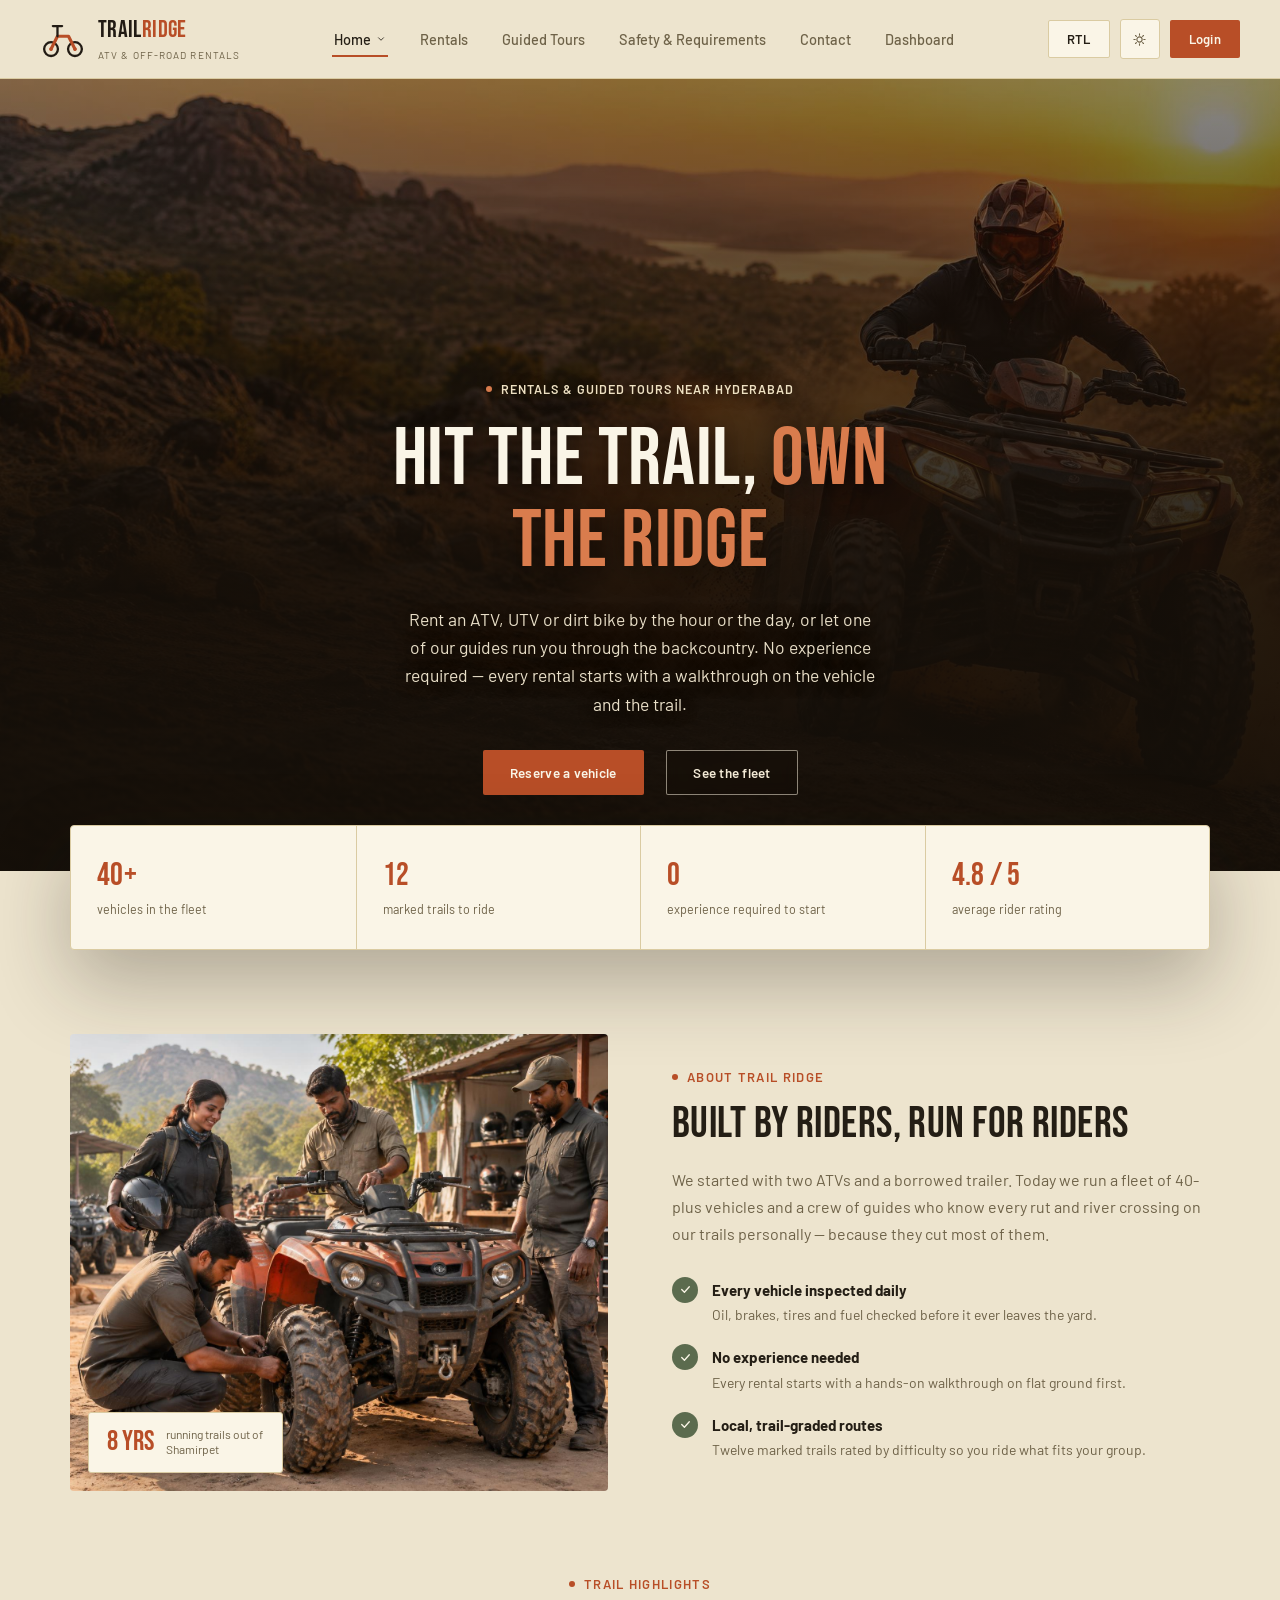
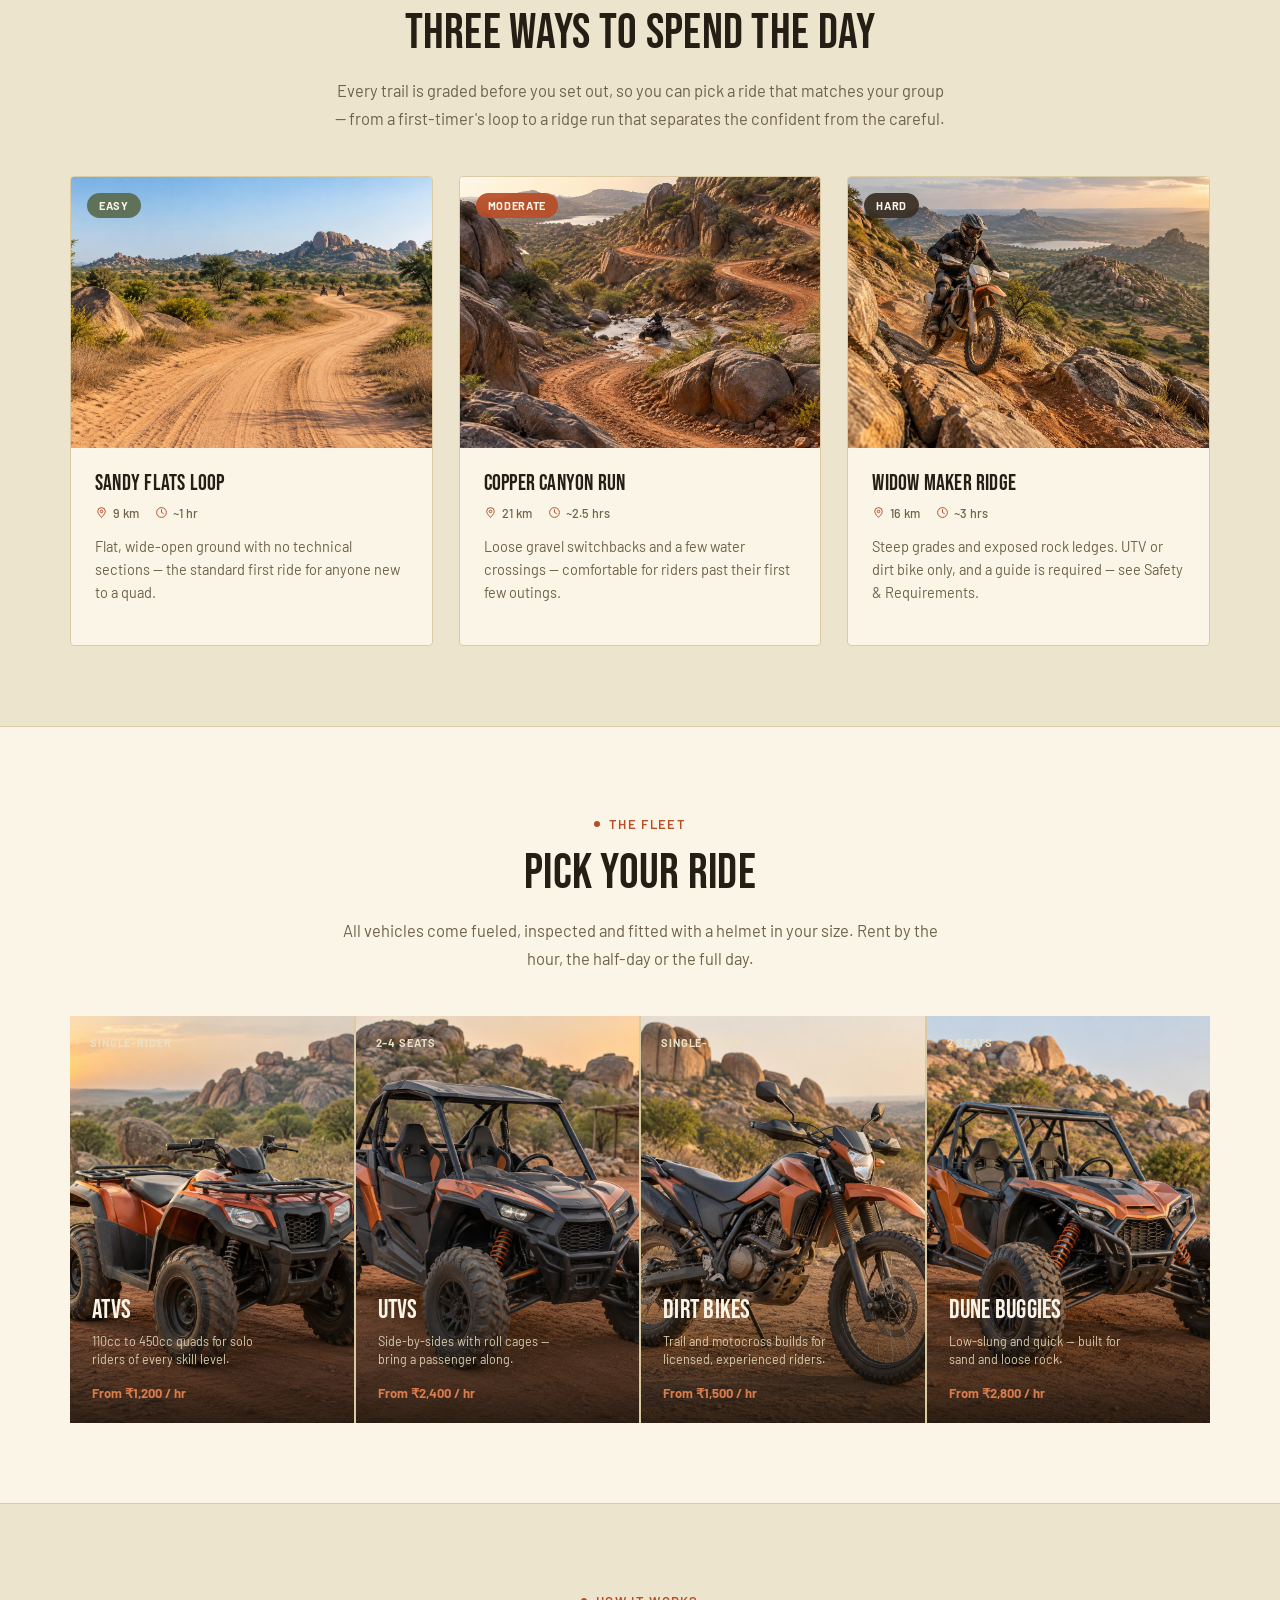
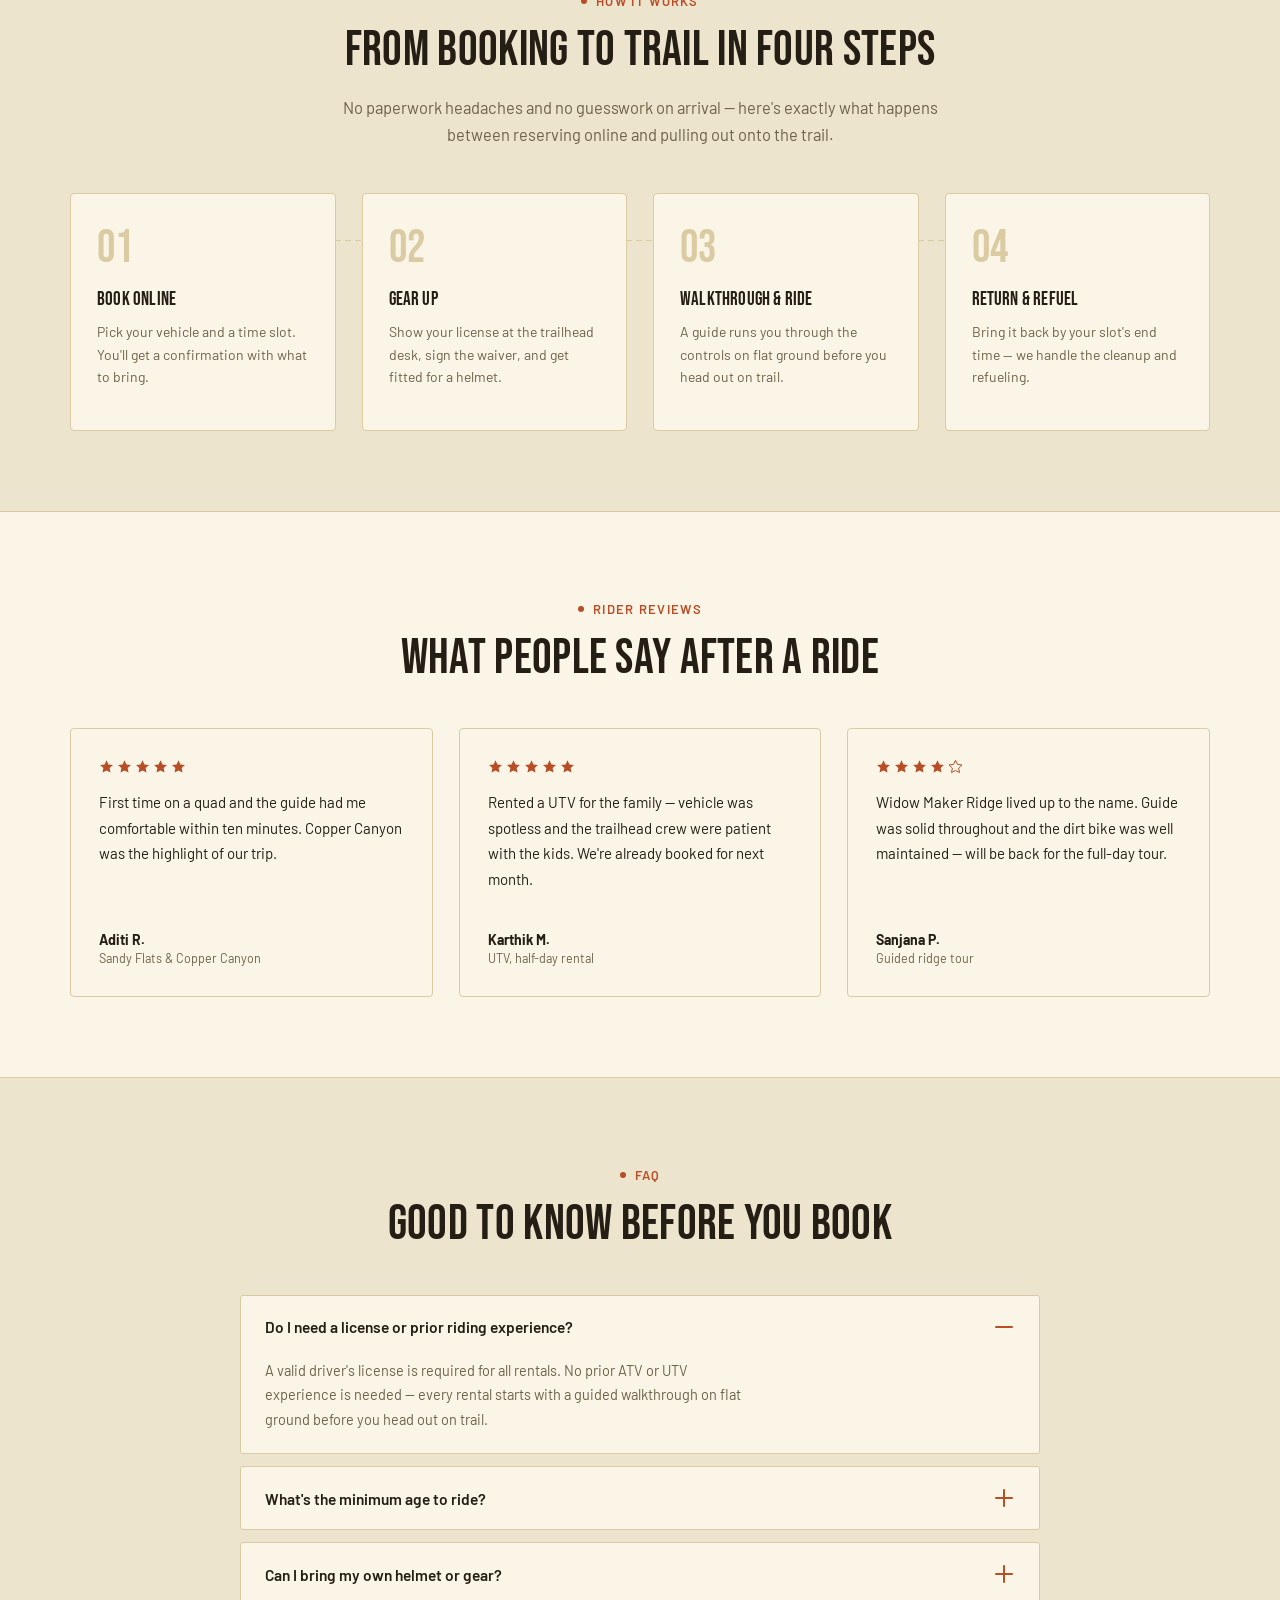
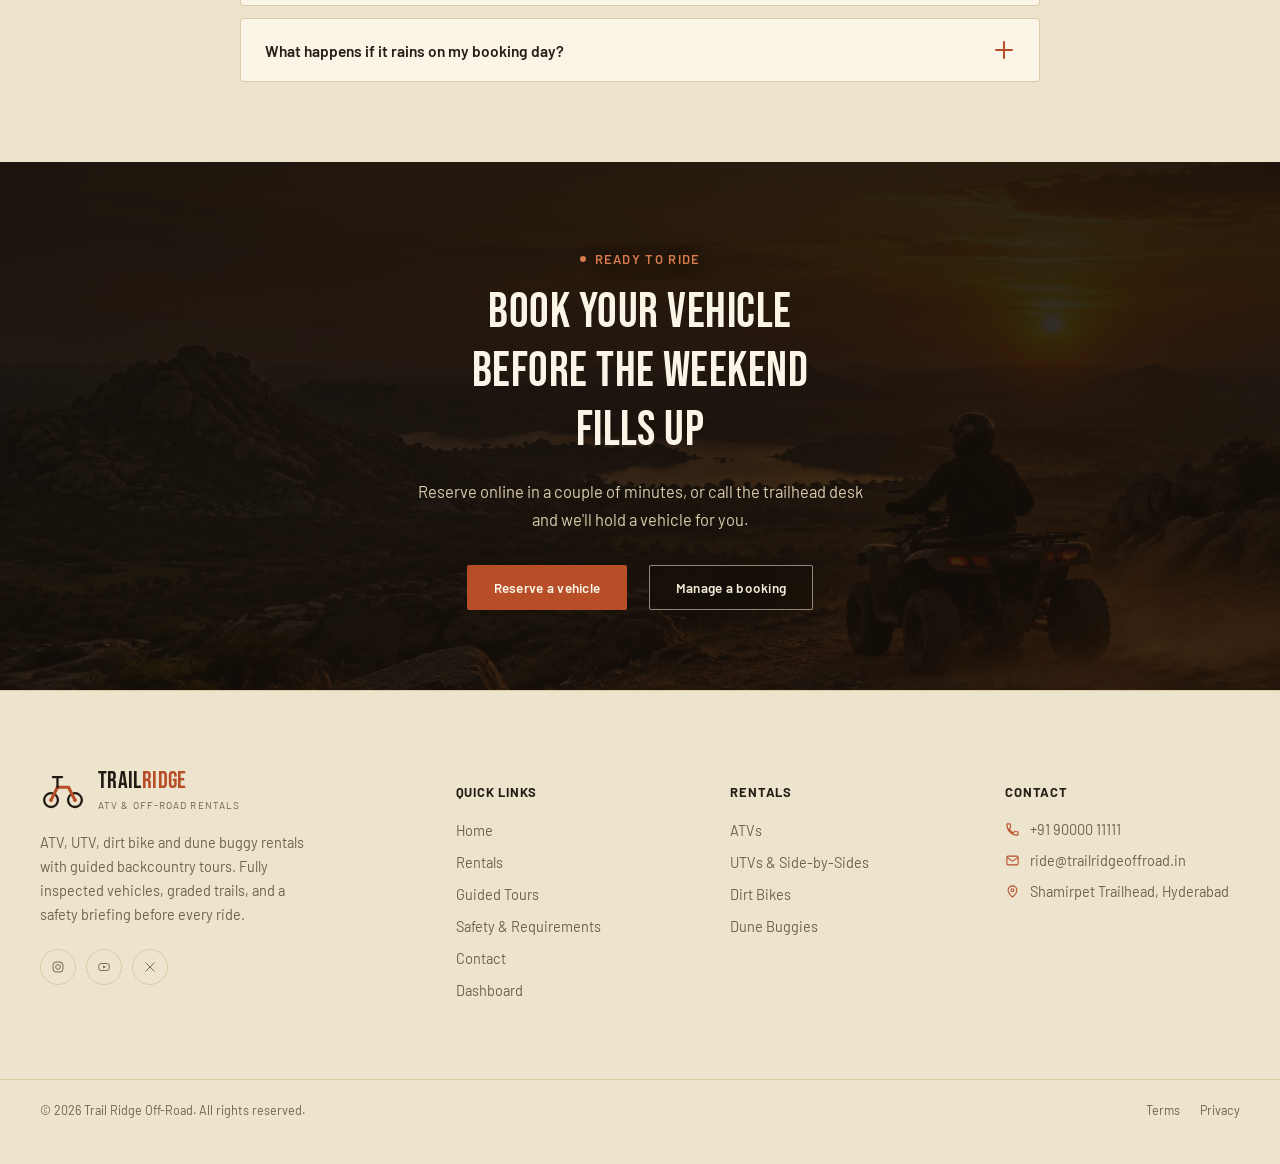
==== commit dfa56457: "Add files via upload" ====
--- a/home/index.html
+++ b/home/index.html
@@ -193,7 +193,7 @@
 
     <div class="about-copy">
 
-      <span class="eyebrow">About Trail Ridge</span>
+      <span class="eyebrow"><span class="dot"></span>About Trail Ridge</span>
 
       <h2>Built by riders, run for riders</h2>
 
@@ -257,7 +257,7 @@
 
     <div class="section-head center">
 
-      <span class="eyebrow">Trail highlights</span>
+      <span class="eyebrow"><span class="dot"></span>Trail highlights</span>
 
       <h2>Three ways to spend the day</h2>
 
@@ -401,7 +401,7 @@
 
     <div class="section-head center">
 
-      <span class="eyebrow">The fleet</span>
+      <span class="eyebrow"><span class="dot"></span>The fleet</span>
 
       <h2>Pick your ride</h2>
 
@@ -477,7 +477,7 @@
 
     <div class="section-head center">
 
-      <span class="eyebrow">How it works</span>
+      <span class="eyebrow"><span class="dot"></span>How it works</span>
 
       <h2>From booking to trail in four steps</h2>
 
@@ -525,7 +525,7 @@
   <div class="wrap">
 
     <div class="section-head center">
-      <span class="eyebrow">Rider reviews</span>
+      <span class="eyebrow"><span class="dot"></span>Rider reviews</span>
       <h2>What people say after a ride</h2>
     </div>
 
@@ -614,7 +614,7 @@
   <div class="wrap">
 
     <div class="section-head center">
-      <span class="eyebrow">FAQ</span>
+      <span class="eyebrow"><span class="dot"></span>FAQ</span>
       <h2>Good to know before you book</h2>
     </div>
 
@@ -677,7 +677,8 @@
 
   <div class="wrap" style="position:relative; z-index:1; text-align:center;">
 
-    <span class="eyebrow" style="color:var(--rust-soft); display:block; font-size:13px; font-weight:600; letter-spacing:.1em; text-transform:uppercase; margin-bottom:16px;">
+    <span class="eyebrow on-dark" style="justify-content:center;">
+      <span class="dot"></span>
       Ready to ride
     </span>
 
--- a/home/style.css
+++ b/home/style.css
@@ -197,7 +197,11 @@
 .section{ padding: 84px 0 80px; }
 .section-head{ max-width: 620px; margin-bottom: 44px; }
 .section-head.center{ margin-left:auto; margin-right:auto; text-align:center; }
-.section-head .eyebrow{ display:block; font-size: 13px; font-weight:600; letter-spacing:.1em; text-transform:uppercase; color: var(--rust); margin-bottom: 16px; }
+.eyebrow{ display:inline-flex; align-items:center; gap:9px; font-size: 13px; font-weight:600; letter-spacing:.1em; text-transform:uppercase; color: var(--rust); margin-bottom: 16px; }
+.eyebrow .dot{ width:6px; height:6px; border-radius:50%; background: var(--rust); flex:none; }
+.section-head.center .eyebrow{ justify-content:center; }
+.eyebrow.on-dark{ color: var(--rust-soft); text-shadow: 0 2px 14px rgba(0,0,0,.55); }
+.eyebrow.on-dark .dot{ background: var(--rust-soft); }
 .section-head h2{ font-size: clamp(32px, 3.8vw, 50px); line-height: 1.05; letter-spacing:.006em; }
 .section-head p{ margin-top: 18px; font-size: 16.5px; color: var(--text-soft); line-height: 1.68; }
 
@@ -278,7 +282,7 @@
 .about-photo-badge:hover{ transform: translateY(-4px); border-color: var(--rust-soft); }
 .about-photo-badge .num{ font-family:'Bebas Neue', sans-serif; font-size: 28px; color: var(--rust); line-height:1; }
 .about-photo-badge .lbl{ font-size: 12px; color: var(--text-soft); line-height:1.3; max-width: 14ch; }
-.about-copy .eyebrow{ display:block; font-size: 13px; font-weight:600; letter-spacing:.1em; text-transform:uppercase; color: var(--rust); margin-bottom: 16px; }
+
 .about-copy h2{ font-size: clamp(30px, 3.4vw, 44px); line-height: 1.08; }
 .about-copy > p{ margin-top: 18px; font-size: 16px; color: var(--text-soft); line-height: 1.7; }
 .about-list{ margin-top: 28px; display:flex; flex-direction:column; gap: 18px; }
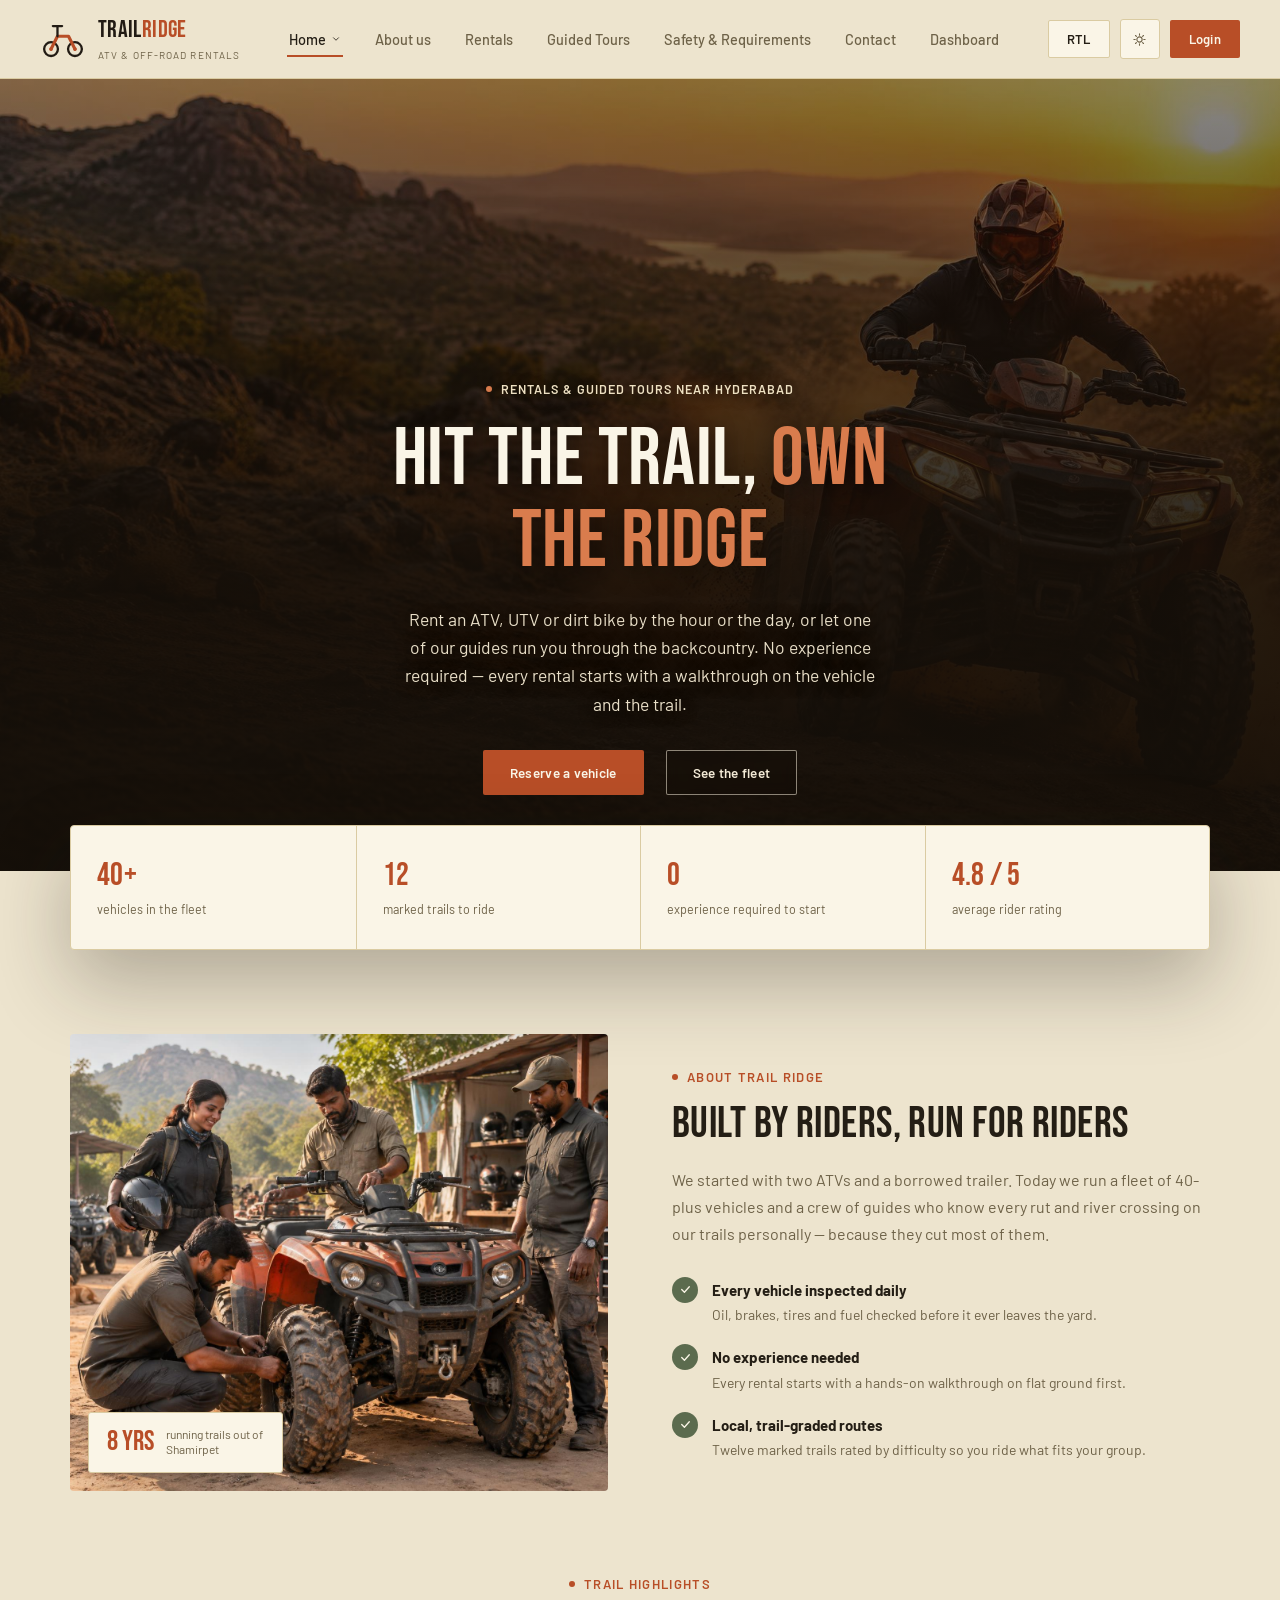
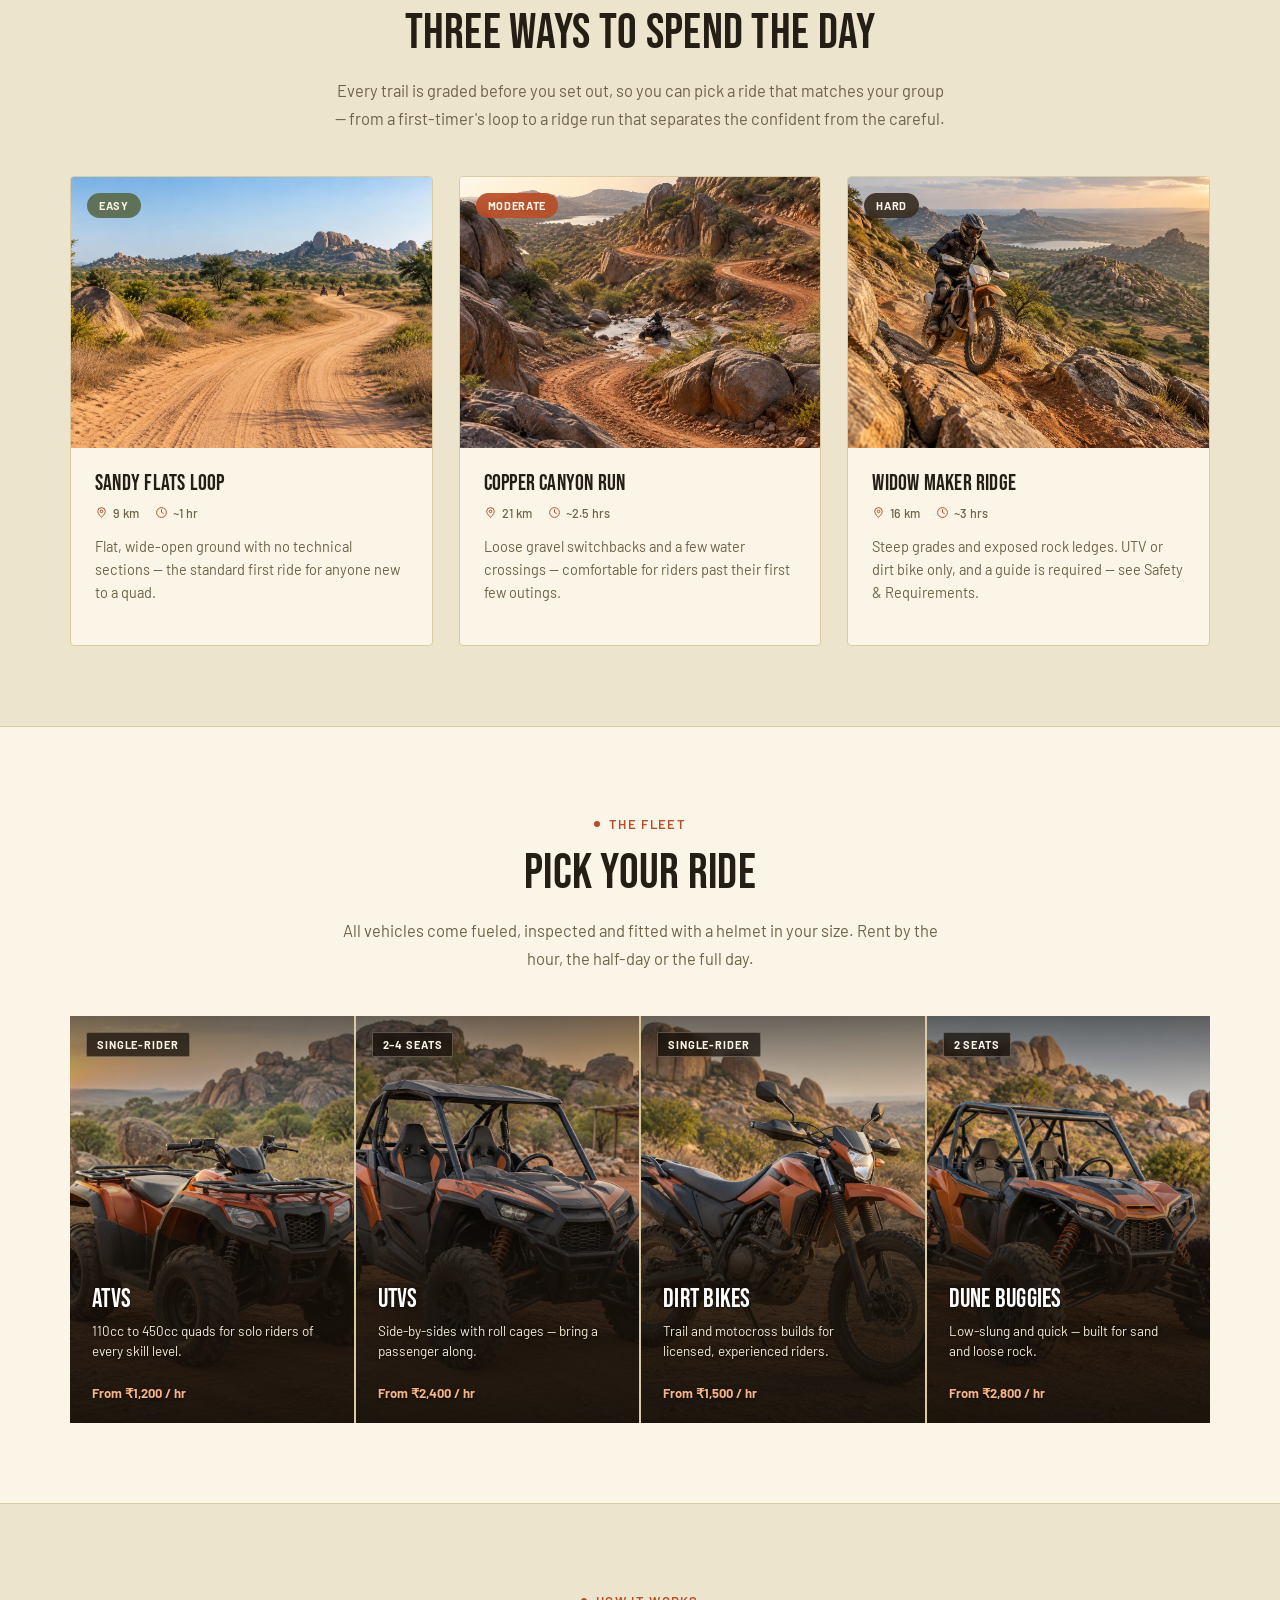
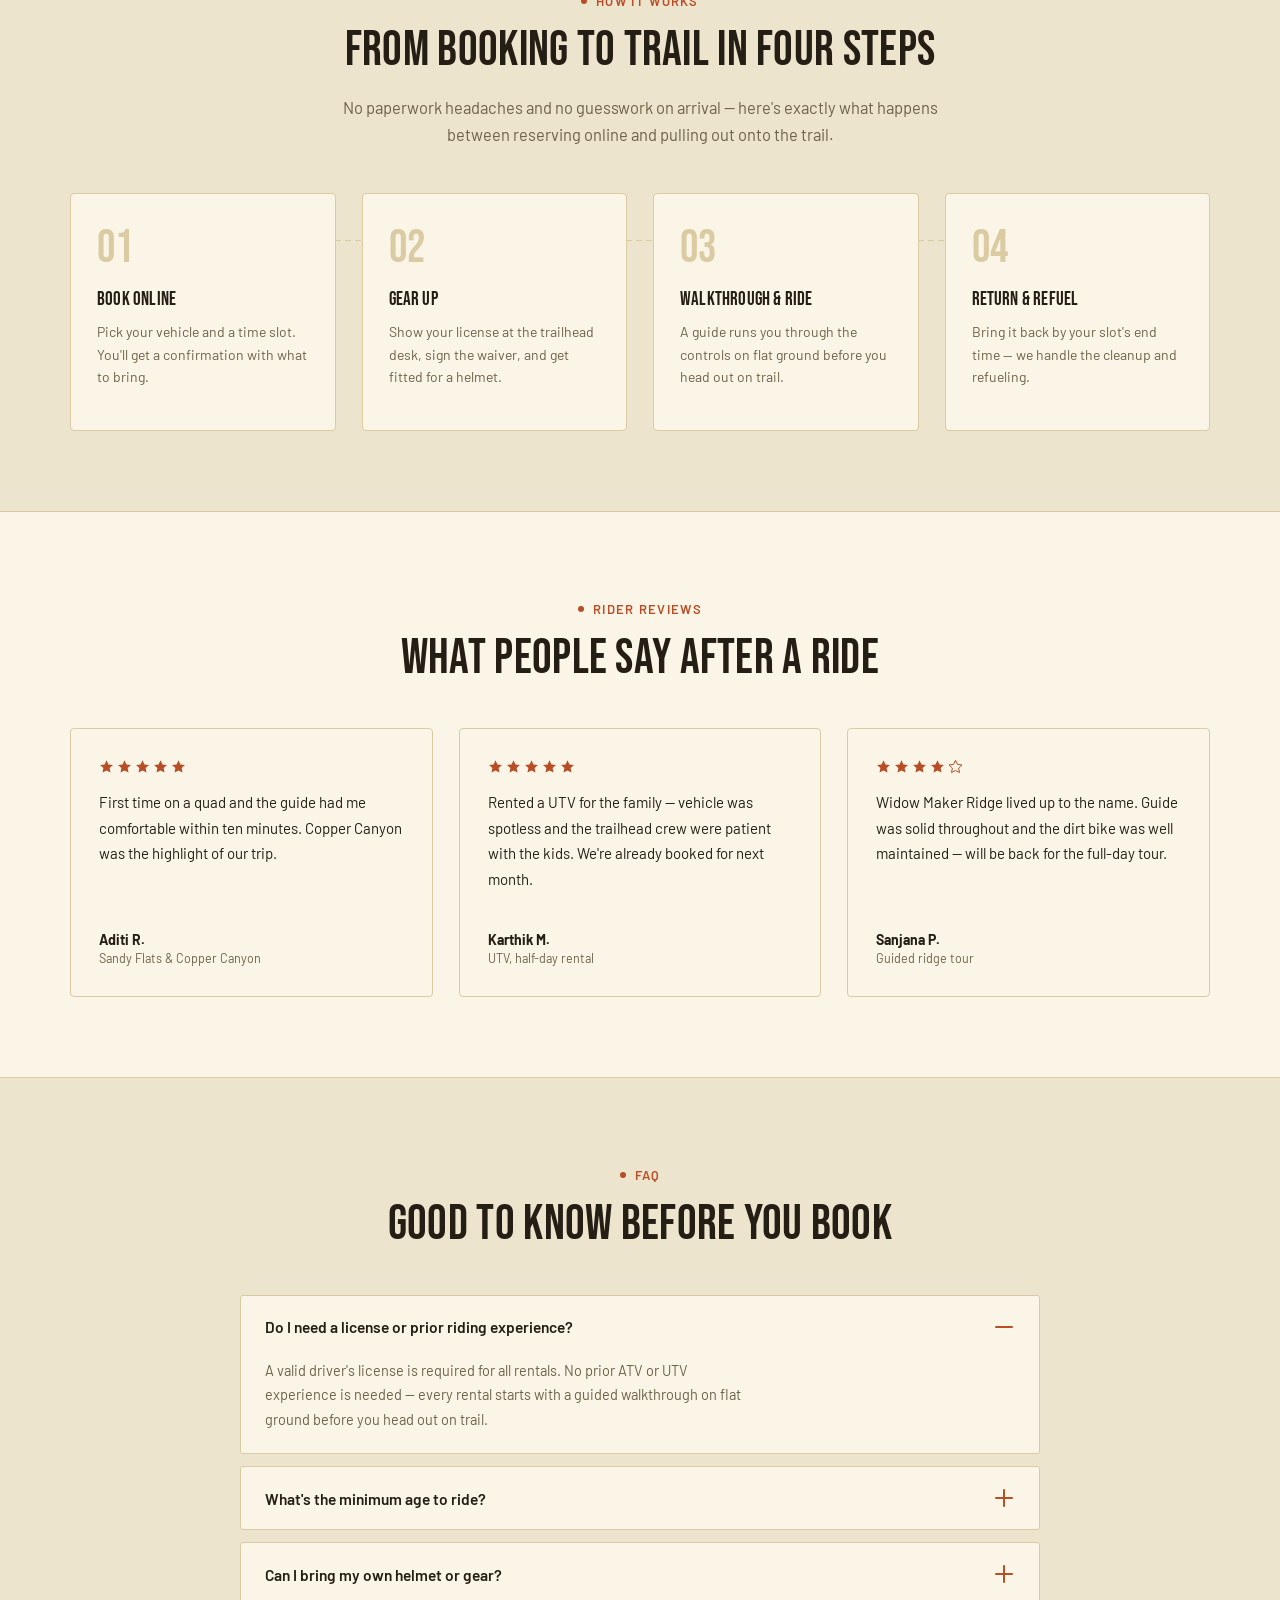
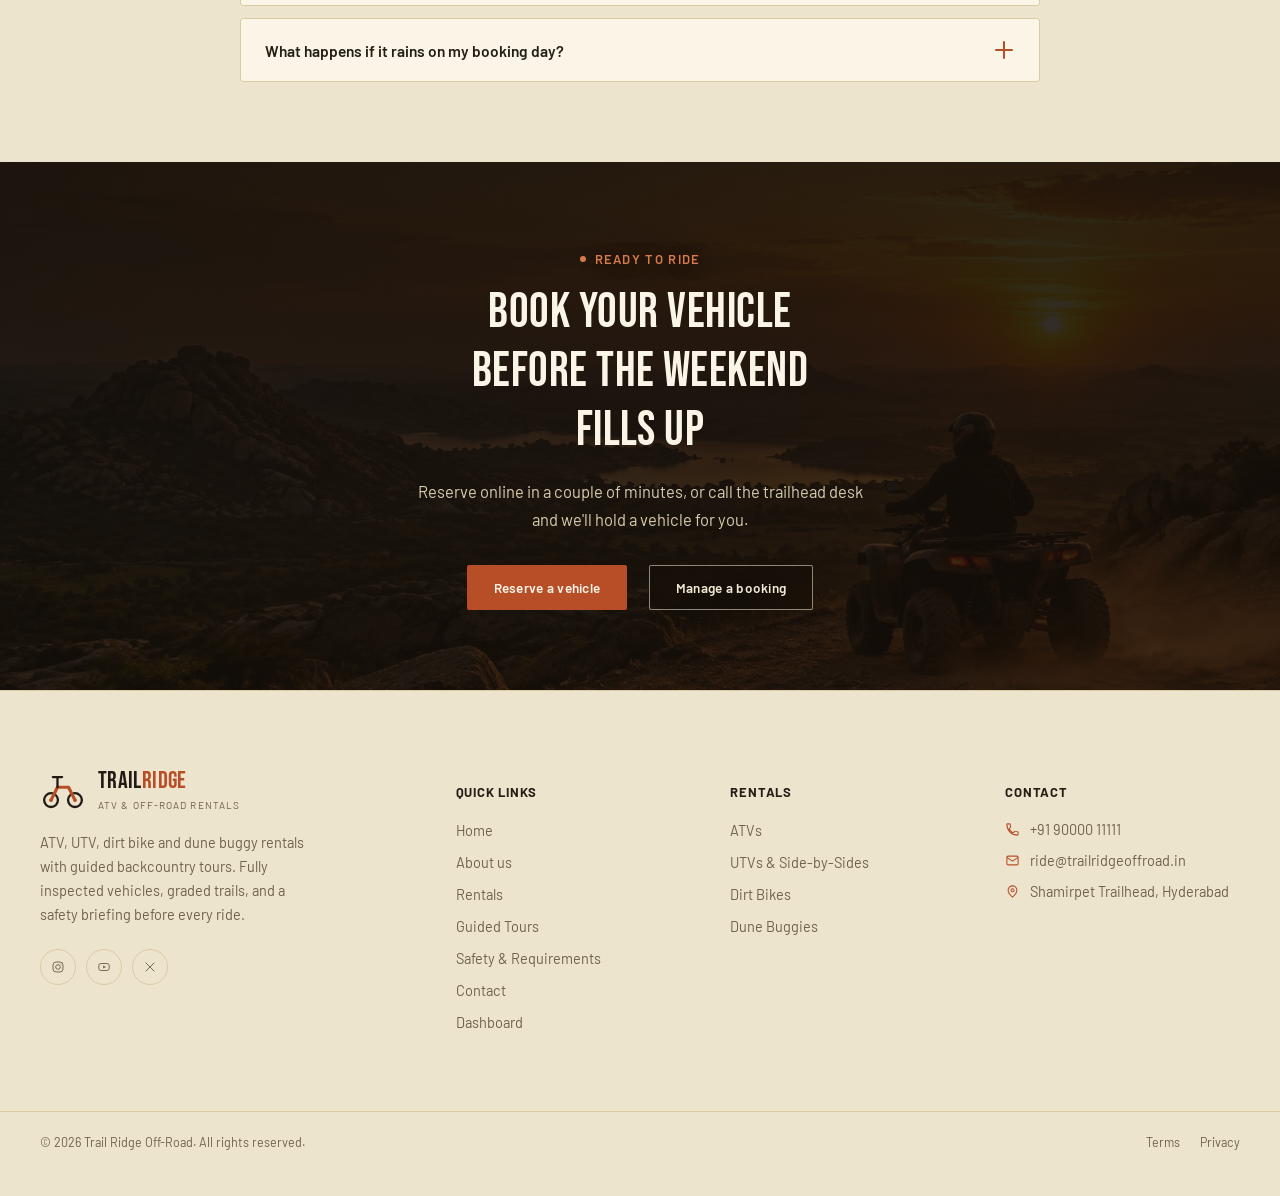
==== commit fa6a6d71: "Add files via upload" ====
--- a/home/index.html
+++ b/home/index.html
@@ -51,7 +51,7 @@
           <a href="../home2/home-2.html">Home 2</a>
         </div>
       </div>
-
+      <a href="../about/about.html">About us</a>
       <a href="../rentals/rentals.html">Rentals</a>
       <a href="../tours/guided-tours.html">Guided Tours</a>
       <a href="../safety/safety-requirements.html">Safety &amp; Requirements</a>
@@ -97,7 +97,7 @@
       <a href="index.html">Home 1</a>
       <a href="../home2/home-2.html">Home 2</a>
     </details>
-
+    <a href="../about/about.html">About us</a>
     <a href="../rentals/rentals.html">Rentals</a>
     <a href="../tours/guided-tours.html">Guided Tours</a>
     <a href="../safety/safety-requirements.html">Safety &amp; Requirements</a>
@@ -770,6 +770,7 @@
 
       <ul>
         <li><a href="index.html">Home</a></li>
+        <li><a href="../about/about.html">About us</a></li>
         <li><a href="../rentals/rentals.html">Rentals</a></li>
         <li><a href="../tours/guided-tours.html">Guided Tours</a></li>
         <li><a href="../safety/safety-requirements.html">Safety &amp; Requirements</a></li>
--- a/home/style.css
+++ b/home/style.css
@@ -20,7 +20,17 @@
   --logo-ink: #221B14;
   --logo-rust: #B84E27;
 
+  --fleet-scrim-top: rgba(20,15,9,.60);
+  --fleet-scrim-mid: rgba(20,15,9,.80);
+  --fleet-scrim-bottom: rgba(20,15,9,.95);
+  --fleet-tag-bg: rgba(20,15,9,.72);
+  --fleet-tag-border: rgba(250,245,231,.28);
+  --fleet-tag-text: #FAF5E7;
+  --fleet-title: #FFFFFF;
+  --fleet-body: #F3EAD6;
+  --fleet-price: #F5B386;
   --radius: 3px;
+  --header-h: 78px;
   --radius-lg: 4px;
   --shadow: 0 20px 50px rgba(34,27,20,.22);
   --shadow-lg: 0 32px 80px rgba(34,27,20,.30);
@@ -47,6 +57,15 @@
   --text: #F1E6CD;
   --text-soft: #B4A688;
 
+  --fleet-scrim-top: rgba(10,7,4,.72);
+  --fleet-scrim-mid: rgba(10,7,4,.86);
+  --fleet-scrim-bottom: rgba(10,7,4,.97);
+  --fleet-tag-bg: rgba(10,7,4,.80);
+  --fleet-tag-border: rgba(241,230,205,.30);
+  --fleet-tag-text: #F8EFD9;
+  --fleet-title: #FFF8E8;
+  --fleet-body: #EFE4C8;
+  --fleet-price: #F7B88C;
   --shadow: 0 20px 50px rgba(0,0,0,.55);
   --shadow-lg: 0 32px 80px rgba(0,0,0,.65);
 }
@@ -57,6 +76,7 @@
   margin:0; background: var(--bg); color: var(--text);
   font-family: 'Barlow', sans-serif; -webkit-font-smoothing: antialiased;
   transition: background .25s ease, color .25s ease;
+  overflow-x: hidden; overflow-x: clip;
 }
 h1,h2,h3, .logo-word{ font-family: 'Bebas Neue', sans-serif; font-weight: 400; margin: 0; letter-spacing: 0.01em; }
 a{ color: inherit; text-decoration: none; }
@@ -76,7 +96,7 @@
 
 header.site{ background: var(--bg); border-bottom: 1px solid var(--border); position: sticky; top: 0; z-index: 50; }
 header.site .wrap, footer.site .wrap{ max-width: 1320px; }
-.nav-row{ display:flex; align-items:center; justify-content:space-between; height: 78px; gap: 36px; }
+.nav-row{ display:flex; align-items:center; justify-content:space-between; height: var(--header-h); gap: 36px; }
 .brand{ display:flex; align-items:center; gap: 12px; flex: none; }
 .brand-mark{ width: 46px; height:46px; flex: none; display:flex; align-items:center; justify-content:center; }
 .brand-mark svg{ width:100%; height:100%; }
@@ -123,7 +143,7 @@
 html[data-theme="dark"] .icon-btn .moon{ display:block; }
 
 .desktop-only{ display:inline-flex; }
-@media (max-width: 1140px){ .desktop-only{ display:none !important; } }
+@media (max-width: 1100px){ .desktop-only{ display:none !important; } }
 
 .btn{ display:inline-flex; align-items:center; justify-content:center; gap:8px; border-radius: 2px; padding: 13px 26px; font-size: 13.5px; font-weight: 600; letter-spacing: .02em; border: 1px solid transparent; white-space: nowrap; transition: background .2s ease, color .2s ease, border-color .2s ease, transform .2s ease; }
 .btn-primary{ background: var(--rust); color: #FAF5E7; }
@@ -135,7 +155,7 @@
 .btn-ghost{ background: rgba(20,15,9,.32); -webkit-backdrop-filter: blur(6px); backdrop-filter: blur(6px); color: #F3EAD6; border-color: rgba(243,234,214,.55); }
 .btn-ghost:hover{ background: rgba(20,15,9,.48); border-color: #F3EAD6; }
 
-.menu-toggle{ display:none; width: 38px; height:38px; border-radius: 50%; border: 1.5px solid var(--rust); background: transparent; color: var(--moss); align-items:center; justify-content:center; transition: background .2s ease, color .2s ease; }
+.menu-toggle{ display:none; flex:none; width: 38px; height:38px; border-radius: 50%; border: 1.5px solid var(--rust); background: transparent; color: var(--moss); align-items:center; justify-content:center; transition: background .2s ease, color .2s ease; }
 .menu-toggle svg{ width:17px; height:17px; }
 .menu-toggle:hover{ background: var(--rust); color: #FAF5E7; }
 .mobile-panel{ display:none; flex-direction:column; gap: 2px; padding: 8px 40px 20px; border-top: 1px solid var(--border); background: var(--bg); }
@@ -231,14 +251,15 @@
 .fleet-card img{ width:100%; height:100%; object-fit: cover; transition: transform .6s cubic-bezier(.2,.7,.2,1); }
 .fleet-card:hover{ transform: scale(1.02); box-shadow: var(--shadow); z-index:2; }
 .fleet-card:hover img{ transform: scale(1.045); }
-.fleet-card::after{ content:""; position:absolute; inset:0; background: linear-gradient(0deg, rgba(20,15,9,.86) 0%, rgba(20,15,9,0) 46%); }
-.fleet-tag{ position:absolute; top:20px; inset-inline-start:20px; z-index:2; font-size:11px; font-weight:700; letter-spacing:.08em; text-transform:uppercase; color: #EDE0C2; }
-.fleet-name{ position:absolute; inset-inline-start:22px; bottom:22px; inset-inline-end:22px; z-index:2; }
-.fleet-name h3{ font-size: 26px; color: #FAF5E7; letter-spacing:.01em; }
-.fleet-name p{ margin-top: 6px; font-size: 12.5px; color: #D9CDAE; line-height: 1.5; max-width: 26ch; }
-.fleet-name .price{ margin-top:8px; font-size: 13px; font-weight:700; color: var(--rust-soft); }
-
-
+.fleet-card::after{ content:""; position:absolute; inset:0; pointer-events:none; background:
+  linear-gradient(180deg, var(--fleet-scrim-top) 0%, rgba(0,0,0,0) 26%),
+  linear-gradient(0deg, var(--fleet-scrim-bottom) 0%, var(--fleet-scrim-mid) 38%, rgba(0,0,0,0) 62%); }
+.fleet-tag{ position:absolute; top:16px; inset-inline-start:16px; z-index:2; font-size:11px; font-weight:700; letter-spacing:.08em; text-transform:uppercase; color: var(--fleet-tag-text); background: var(--fleet-tag-bg); border: 1px solid var(--fleet-tag-border); padding: 5px 10px; border-radius: 2px; backdrop-filter: blur(4px); -webkit-backdrop-filter: blur(4px); }
+.fleet-name{ position:absolute; inset-inline-start:22px; bottom:22px; inset-inline-end:22px; z-index:2; text-shadow: 0 1px 3px rgba(0,0,0,.7); }
+.fleet-name h3{ font-size: 26px; color: var(--fleet-title); letter-spacing:.01em; }
+.fleet-name p{ margin-top: 6px; font-size: 13.5px; color: var(--fleet-body); line-height: 1.5; max-width: 28ch; }
+.fleet-name .price{ margin-top:10px; display:inline-block; font-size: 13px; font-weight:700; color: var(--fleet-price); }
+.fleet-card:focus-visible{ outline: 2px solid var(--fleet-price); outline-offset: -4px; }
 
 footer.site{ background: var(--bg); color: var(--text); border-top: 1px solid var(--border); padding: 76px 0 0; }
 .footer-grid{ display:grid; grid-template-columns: 1.6fr 1fr 1fr 1fr; gap: 40px; padding-bottom: 60px; }
@@ -348,6 +369,14 @@
 @media (max-width: 1100px){
   nav.primary{ display:none; }
   .menu-toggle{ display:flex; order: 99; }
+  .mobile-panel{
+    position:absolute; top:100%; left:0; right:0; z-index:49;
+    max-height: calc(100vh - var(--header-h));
+    max-height: calc(100dvh - var(--header-h));
+    overflow-y:auto; overscroll-behavior: contain;
+    box-shadow: 0 18px 30px rgba(34,27,20,.18);
+    border-bottom: 1px solid var(--border);
+  }
   .mobile-panel.open{ display:flex; }
   .nav-actions{ gap: 8px; }
   .brand-sub{ display:block; }
@@ -367,8 +396,17 @@
   .testimonial-grid{ grid-template-columns: 1fr; }
 }
 @media (max-width: 640px){
+  :root{ --header-h: 68px; }
   .wrap{ padding: 0 22px; }
-  .hero-copy{ padding-bottom: 56px; }
+  .nav-row{ gap: 12px; }
+  .brand{ gap: 8px; min-width: 0; }
+  .brand-mark{ width: 40px; height: 40px; }
+  .logo-word{ font-size: 22px; }
+  .nav-actions{ gap: 6px; }
+  .nav-actions .btn-sm{ padding: 0 12px; }
+  .hero-frame{ height:auto; max-height:none; min-height: 560px; display:flex; align-items:flex-end; isolation:isolate; }
+  .hero-frame img{ position:absolute; inset:0; z-index:-1; }
+  .hero-copy{ position:relative; inset:auto; width:100%; padding: 96px 0 56px; }
   .stats-float{ margin-top: -30px; grid-template-columns: repeat(2,1fr); }
   .trail-grid{ grid-template-columns: 1fr; }
   .fleet-grid{ grid-template-columns: 1fr 1fr; }
@@ -394,3 +432,14 @@
   .mobile-dropdown a{ justify-content:center; padding-inline-start:4px; }
   .mobile-dropdown a small{ display:none; }
 }
+@media (max-width: 480px){
+  .brand-sub{ display:none; }
+  .fleet-grid{ grid-template-columns: 1fr; }
+  .fleet-card{ aspect-ratio: 1 / 1; }
+  .fleet-name p{ max-width: none; }
+}
+@media (max-width: 340px){
+  .logo-word{ font-size: 20px; }
+  .nav-actions{ gap: 4px; }
+  .icon-btn, .menu-toggle{ width: 36px; height: 36px; }
+}
